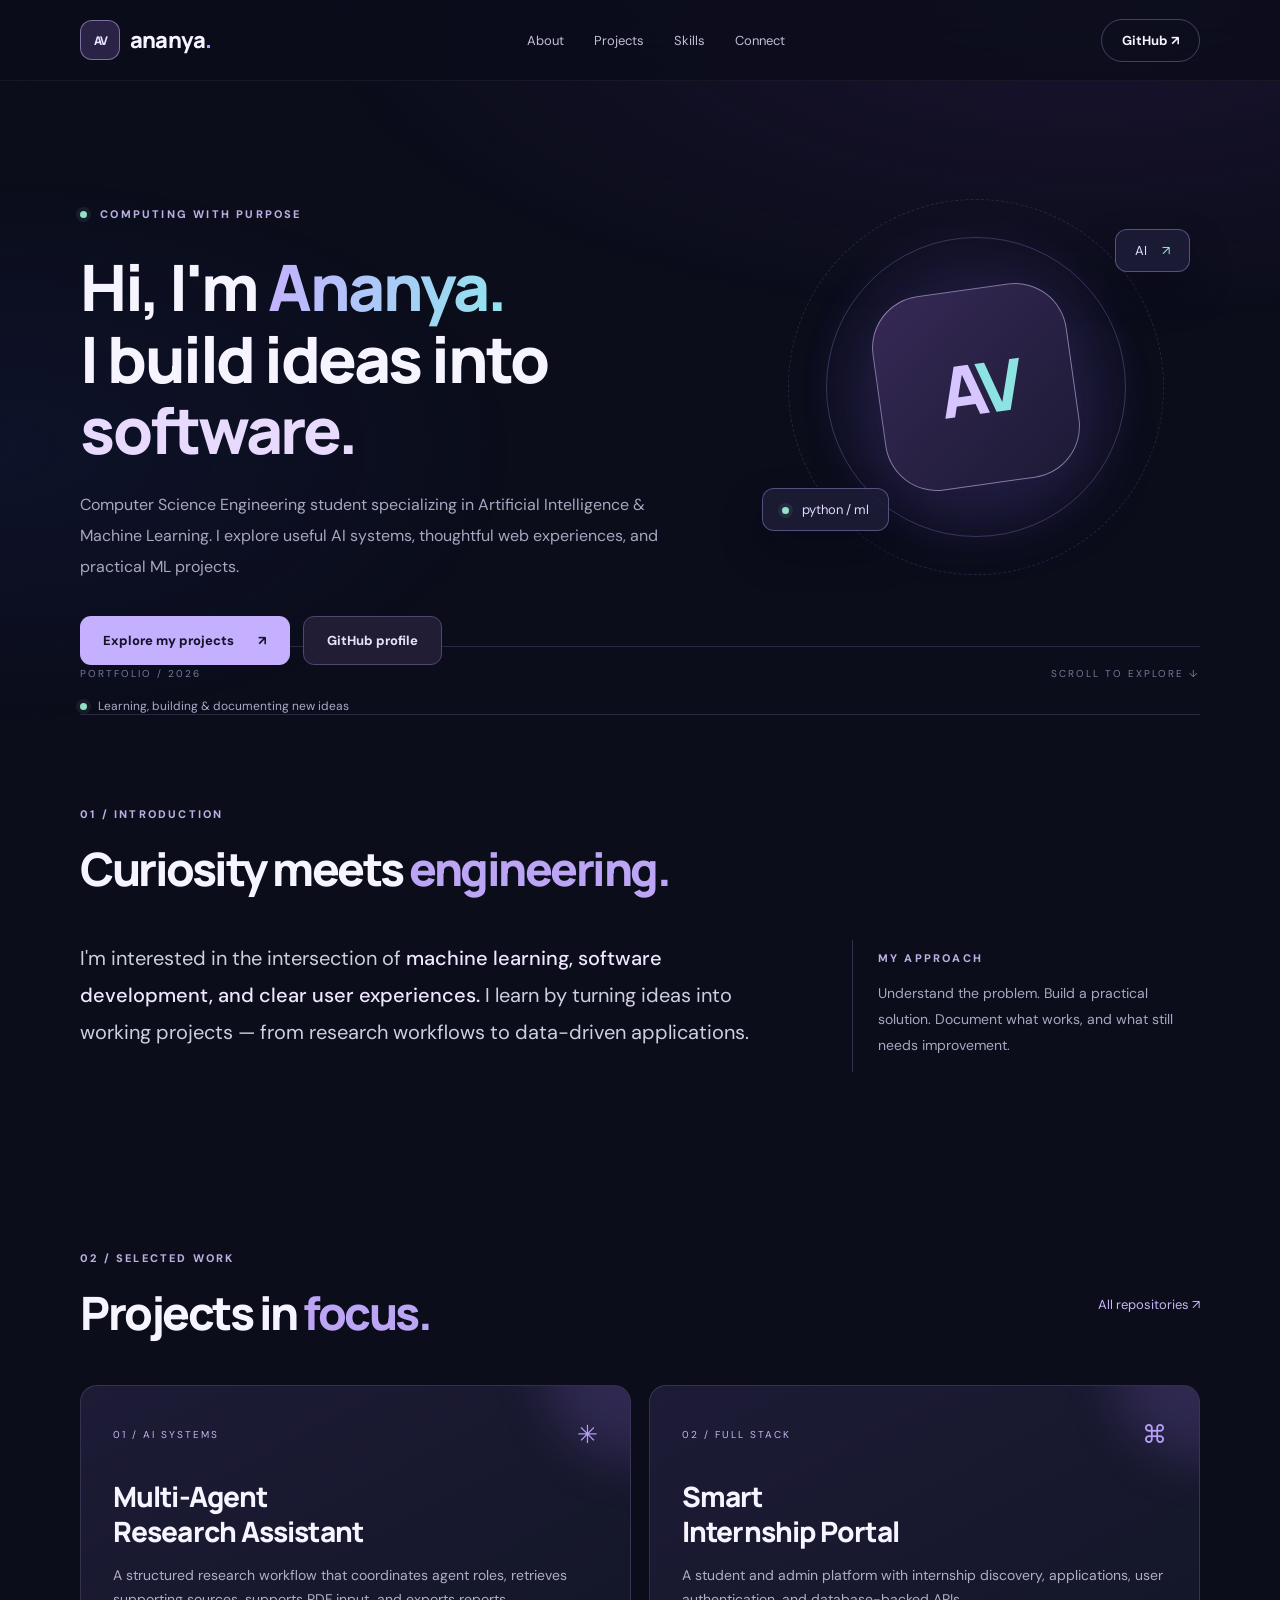
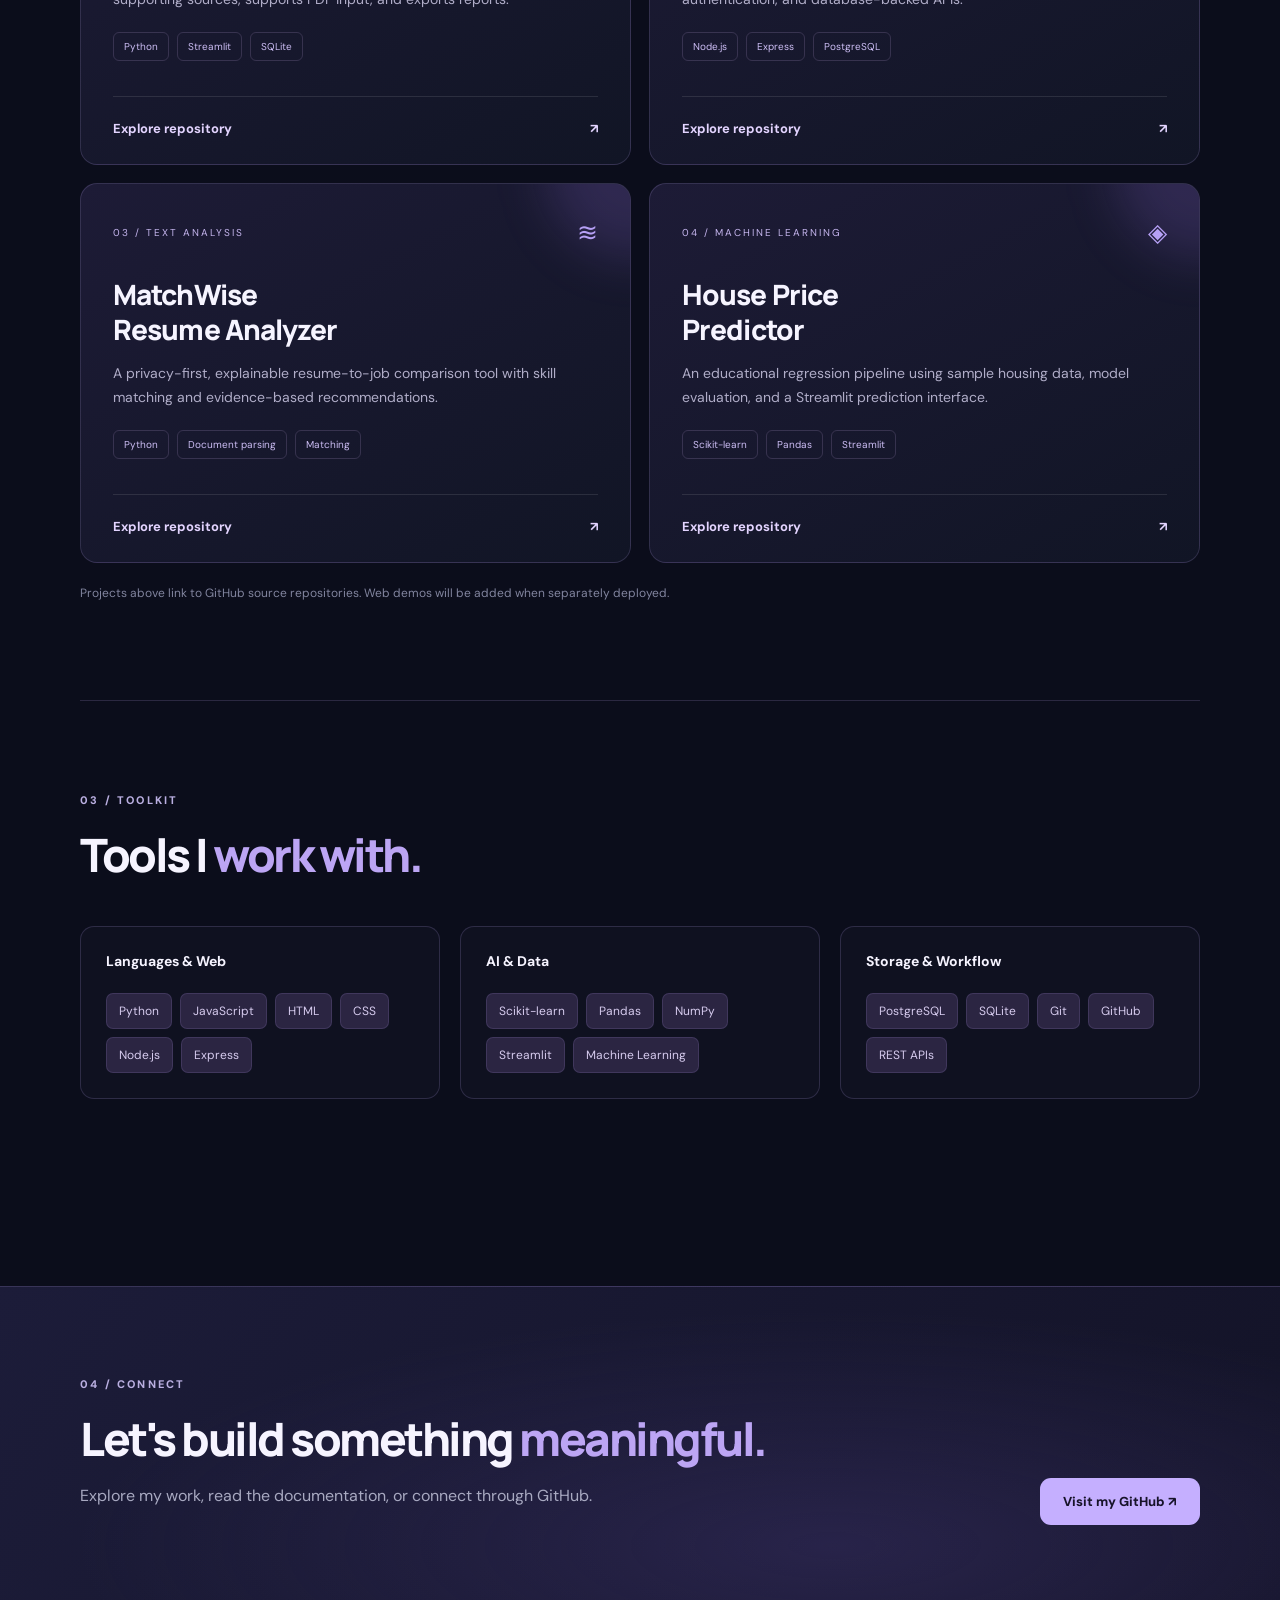
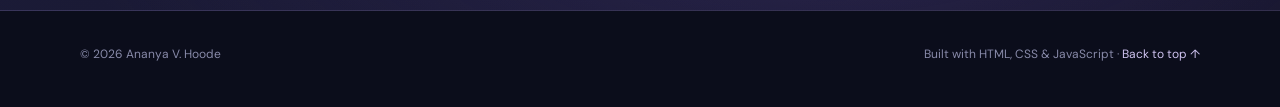
==== index.html @ 26acca6b "Add files via upload" ====
<!doctype html>
<html lang="en">
<head>
  <meta charset="utf-8">
  <meta name="viewport" content="width=device-width,initial-scale=1">
  <meta name="theme-color" content="#0b1022">
  <meta name="description" content="Ananya V. Hoode — AI/ML engineering student building research tools, web applications and machine learning projects.">
  <title>Ananya V. Hoode | AI/ML & Software Development</title>
  <link rel="icon" href="assets/favicon.svg" type="image/svg+xml">
  <link rel="stylesheet" href="styles.css">
</head>
<body>
  <a class="skip" href="#main">Skip to content</a>
  <header class="nav-shell">
    <nav class="nav container" aria-label="Primary navigation">
      <a class="brand" href="#home" aria-label="Ananya V Hoode home"><span class="brand-mark">AV</span><span>ananya<span class="brand-dot">.</span></span></a>
      <div class="nav-links"><a href="#about">About</a><a href="#projects">Projects</a><a href="#skills">Skills</a><a href="#connect">Connect</a></div>
      <a class="nav-github" target="_blank" rel="noopener noreferrer" href="https://github.com/ananyahoode-glitch">GitHub <span aria-hidden="true">↗</span></a>
    </nav>
  </header>
  <main id="main">
    <section class="hero container" id="home">
      <div class="hero-copy">
        <p class="eyebrow"><span class="spark"></span> COMPUTING WITH PURPOSE</p>
        <h1>Hi, I'm <span class="gradient-text">Ananya.</span><br>I build ideas into <em>software.</em></h1>
        <p class="hero-description">Computer Science Engineering student specializing in Artificial Intelligence &amp; Machine Learning. I explore useful AI systems, thoughtful web experiences, and practical ML projects.</p>
        <div class="hero-actions"><a class="btn primary" href="#projects">Explore my projects <span aria-hidden="true">↗</span></a><a class="btn secondary" href="https://github.com/ananyahoode-glitch" target="_blank" rel="noopener noreferrer">GitHub profile</a></div>
        <div class="status-row"><span class="status-circle"></span> Learning, building &amp; documenting new ideas</div>
      </div>
      <div class="hero-visual" aria-hidden="true">
        <div class="orbit orbit-one"></div><div class="orbit orbit-two"></div>
        <div class="float-chip chip-top">AI <span>↗</span></div>
        <div class="core-icon">A<span>V</span></div>
        <div class="float-chip chip-bottom"><span class="pulse-dot"></span> python / ml</div>
      </div>
      <div class="hero-foot"><span>PORTFOLIO / 2026</span><span>SCROLL TO EXPLORE <span aria-hidden="true">↓</span></span></div>
    </section>
    <section class="section container about" id="about">
      <div class="section-top"><span class="section-num">01 / INTRODUCTION</span><h2>Curiosity meets <span>engineering.</span></h2></div>
      <div class="about-grid"><p>I'm interested in the intersection of <strong>machine learning, software development, and clear user experiences.</strong> I learn by turning ideas into working projects — from research workflows to data-driven applications.</p><div class="about-aside"><span class="eyebrow">MY APPROACH</span><p>Understand the problem. Build a practical solution. Document what works, and what still needs improvement.</p></div></div>
    </section>
    <section class="section container" id="projects">
      <div class="section-top"><span class="section-num">02 / SELECTED WORK</span><div class="section-heading-line"><h2>Projects in <span>focus.</span></h2><a class="text-link" href="https://github.com/ananyahoode-glitch?tab=repositories" target="_blank" rel="noopener noreferrer">All repositories ↗</a></div></div>
      <div class="project-grid">
        <article class="project-card"><div class="project-top"><span class="project-number">01 / AI SYSTEMS</span><span class="card-symbol" aria-hidden="true">✳</span></div><h3>Multi-Agent<br>Research Assistant</h3><p>A structured research workflow that coordinates agent roles, retrieves supporting sources, supports PDF input, and exports reports.</p><div class="tag-row"><span>Python</span><span>Streamlit</span><span>SQLite</span></div><a class="card-link" href="https://github.com/ananyahoode-glitch/multi-agent-research-assistant" target="_blank" rel="noopener noreferrer" aria-label="Open Multi-Agent Research Assistant source code">Explore repository <span aria-hidden="true">↗</span></a></article>
        <article class="project-card"><div class="project-top"><span class="project-number">02 / FULL STACK</span><span class="card-symbol" aria-hidden="true">⌘</span></div><h3>Smart<br>Internship Portal</h3><p>A student and admin platform with internship discovery, applications, user authentication, and database-backed APIs.</p><div class="tag-row"><span>Node.js</span><span>Express</span><span>PostgreSQL</span></div><a class="card-link" href="https://github.com/ananyahoode-glitch/Smart-Internship-Portal" target="_blank" rel="noopener noreferrer" aria-label="Open Smart Internship Portal source code">Explore repository <span aria-hidden="true">↗</span></a></article>
        <article class="project-card"><div class="project-top"><span class="project-number">03 / TEXT ANALYSIS</span><span class="card-symbol" aria-hidden="true">≋</span></div><h3>MatchWise<br>Resume Analyzer</h3><p>A privacy-first, explainable resume-to-job comparison tool with skill matching and evidence-based recommendations.</p><div class="tag-row"><span>Python</span><span>Document parsing</span><span>Matching</span></div><a class="card-link" href="https://github.com/ananyahoode-glitch/matchwise-ai-resume-analyzer" target="_blank" rel="noopener noreferrer" aria-label="Open MatchWise resume analyzer source code">Explore repository <span aria-hidden="true">↗</span></a></article>
        <article class="project-card"><div class="project-top"><span class="project-number">04 / MACHINE LEARNING</span><span class="card-symbol" aria-hidden="true">◈</span></div><h3>House Price<br>Predictor</h3><p>An educational regression pipeline using sample housing data, model evaluation, and a Streamlit prediction interface.</p><div class="tag-row"><span>Scikit-learn</span><span>Pandas</span><span>Streamlit</span></div><a class="card-link" href="https://github.com/ananyahoode-glitch/House-price-predictor" target="_blank" rel="noopener noreferrer" aria-label="Open House Price Predictor source code">Explore repository <span aria-hidden="true">↗</span></a></article>
      </div>
      <p class="disclosure">Projects above link to GitHub source repositories. Web demos will be added when separately deployed.</p>
    </section>
    <section class="section container skills" id="skills"><div class="section-top"><span class="section-num">03 / TOOLKIT</span><h2>Tools I <span>work with.</span></h2></div><div class="skill-layout"><div class="skill-group"><h3>Languages &amp; Web</h3><div class="skill-tags"><span>Python</span><span>JavaScript</span><span>HTML</span><span>CSS</span><span>Node.js</span><span>Express</span></div></div><div class="skill-group"><h3>AI &amp; Data</h3><div class="skill-tags"><span>Scikit-learn</span><span>Pandas</span><span>NumPy</span><span>Streamlit</span><span>Machine Learning</span></div></div><div class="skill-group"><h3>Storage &amp; Workflow</h3><div class="skill-tags"><span>PostgreSQL</span><span>SQLite</span><span>Git</span><span>GitHub</span><span>REST APIs</span></div></div></div></section>
    <section class="connect-section" id="connect"><div class="container"><span class="section-num">04 / CONNECT</span><div class="connect-row"><div><h2>Let's build something <span>meaningful.</span></h2><p>Explore my work, read the documentation, or connect through GitHub.</p></div><a class="btn primary" href="https://github.com/ananyahoode-glitch" target="_blank" rel="noopener noreferrer">Visit my GitHub ↗</a></div></div></section>
  </main>
  <footer class="container footer"><span>© <span id="year">2026</span> Ananya V. Hoode</span><span>Built with HTML, CSS &amp; JavaScript · <a href="#home">Back to top ↑</a></span></footer>
  <script src="script.js"></script>
</body>
</html>
---- styles.css ----
@import url('https://fonts.googleapis.com/css2?family=DM+Sans:wght@400;500;600;700&family=Manrope:wght@400;500;600;700;800&display=swap');
:root{color-scheme:dark;--bg:#0b0d1b;--panel:#15172b;--text:#f6f4ff;--muted:#a8a6c1;--lav:#b9a0ff;--aqua:#8fdce8;--line:rgba(199,179,255,.17)}
*{box-sizing:border-box}html{scroll-behavior:smooth;scroll-padding-top:88px}body{margin:0;background:var(--bg);color:var(--text);font-family:'DM Sans',Arial,sans-serif;-webkit-font-smoothing:antialiased}body:before{position:fixed;z-index:-1;inset:0;content:'';background:radial-gradient(ellipse 60% 35% at 85% 1%,#38215855,transparent),radial-gradient(ellipse 40% 30% at 0% 50%,#17235444,transparent);pointer-events:none}a{color:inherit;text-decoration:none}a:focus-visible{outline:2px solid #d4c2ff;outline-offset:5px;border-radius:3px}.container{width:min(1120px,calc(100% - 64px));margin-inline:auto}.skip{position:absolute;top:-60px;left:15px;z-index:20;background:#e3d3ff;color:#101027;padding:10px}.skip:focus{top:10px}.nav-shell{position:sticky;top:0;z-index:10;background:rgba(11,13,27,.83);backdrop-filter:blur(18px);border-bottom:1px solid #ffffff0c}.nav{height:80px;display:flex;align-items:center;gap:30px;justify-content:space-between}.brand{display:flex;align-items:center;gap:10px;font-family:Manrope,sans-serif;font-size:22px;letter-spacing:-.8px;font-weight:800}.brand-mark{display:grid;place-items:center;width:40px;height:40px;border:1px solid #d6c4ff7a;border-radius:12px;background:#2a2345;color:#eee3ff;font-size:12px;letter-spacing:-1px}.brand-dot{color:var(--lav)}.nav-links{display:flex;gap:30px;color:#c2bed7;font-size:13px}.nav-links a:hover,.text-link:hover,.footer a:hover{color:#dfcbff}.nav-github{border:1px solid #a594cf60;border-radius:999px;padding:12px 20px;font-size:13px;font-weight:700}.nav-github:hover{border-color:#d0beff}.hero{min-height:630px;padding-top:115px;display:grid;grid-template-columns:1.2fr .8fr;position:relative;align-items:start}.hero-copy{position:relative;z-index:1}.eyebrow,.section-num{color:#baafe1;letter-spacing:2.2px;font-size:11px;font-weight:800}.spark,.status-circle,.pulse-dot{display:inline-block;width:7px;height:7px;border-radius:100%;background:#94e1c5;margin-right:8px;box-shadow:0 0 0 4px #90debc16}.hero h1,.section h2,.connect-section h2{font-family:Manrope,Arial,sans-serif;letter-spacing:-2.5px;font-weight:800}.hero h1{font-size:clamp(46px,5vw,67px);line-height:1.12;margin:30px 0 23px}.hero h1 em{font-style:normal;color:#e7dafc}.gradient-text{background:linear-gradient(105deg,#c6b0ff,#8ee5ee);background-clip:text;-webkit-background-clip:text;color:transparent}.hero-description{max-width:580px;color:var(--muted);line-height:1.95;font-size:16px}.hero-actions{display:flex;gap:13px;margin:33px 0}.btn{display:inline-flex;justify-content:center;align-items:center;gap:24px;border-radius:11px;padding:15px 23px;font-size:13px;font-weight:800;transition:transform .2s,border-color .2s,background .2s}.btn:hover{transform:translateY(-3px)}.btn.primary{background:#c5afff;color:#171329}.btn.primary:hover{background:#d6c7ff}.btn.secondary{background:#201d35;color:#e8e0fa;border:1px solid #51466f}.status-row{font-size:12px;color:#a9abc8}.hero-visual{height:420px;position:relative;display:grid;place-items:center;margin-top:-19px;isolation:isolate}.hero-visual:before{content:'';position:absolute;width:380px;height:380px;border-radius:50%;background:radial-gradient(circle,#7b66d844,transparent 65%);z-index:-1}.orbit{border:1px solid #ab96ff45;border-radius:50%;position:absolute}.orbit-one{height:300px;width:300px}.orbit-two{height:376px;width:376px;border-style:dashed;border-color:#9680d333;animation:turn 45s linear infinite}.core-icon{border:1px solid #decaff82;background:linear-gradient(140deg,#362955,#1c1a35);width:196px;height:196px;border-radius:52px;display:flex;align-items:center;justify-content:center;font-size:70px;font-family:Manrope,sans-serif;font-weight:800;color:#d6c5ff;letter-spacing:-11px;transform:rotate(-8deg);box-shadow:0 22px 80px #5f43b22b}.core-icon span{color:#8ce3e2}.float-chip{position:absolute;background:#1d1d38dd;border:1px solid #bfaeff5c;border-radius:12px;padding:12px 19px;font-size:13px;color:#e2daff;box-shadow:0 20px 38px #0506145a}.chip-top{top:52px;right:10px}.chip-top span{color:#9fe5df;padding-left:12px}.chip-bottom{bottom:66px;left:10px}.pulse-dot{margin-right:10px}.hero-foot{position:absolute;left:0;right:0;bottom:34px;display:flex;justify-content:space-between;border-top:1px solid var(--line);padding-top:20px;color:#777998;letter-spacing:2px;font-size:10px}.section{padding:87px 0}.section-top{margin-bottom:44px}.section h2,.connect-section h2{font-size:clamp(32px,3.7vw,46px);line-height:1.2;margin:18px 0 0}.section h2 span,.connect-section h2 span{color:#bca5f4}.about{border-top:1px solid var(--line)}.about-grid{display:grid;grid-template-columns:1.35fr .7fr;gap:100px}.about-grid>p{max-width:730px;font-size:20px;line-height:1.85;color:#cfcee0;margin:0}.about-grid strong{font-weight:500;color:#efe6ff}.about-aside{border-left:1px solid #8c80b64f;padding:6px 0 0 25px}.about-aside p{color:#a9a7bf;font-size:14px;line-height:1.85}.section-heading-line{display:flex;align-items:center;justify-content:space-between;gap:20px}.text-link{color:#c7b6f3;font-size:13px}.project-grid{display:grid;grid-template-columns:repeat(2,minmax(0,1fr));gap:18px}.project-card{min-height:380px;padding:32px 32px 27px;background:linear-gradient(152deg,#1d1b36,#111525);border:1px solid var(--line);border-radius:17px;display:flex;flex-direction:column;transition:border-color .2s,transform .2s;position:relative;overflow:hidden}.project-card:before{content:'';position:absolute;width:180px;height:180px;right:-95px;top:-105px;border-radius:50%;background:#a27bf92a;filter:blur(25px)}.project-card:hover{transform:translateY(-4px);border-color:#ab94e37a}.project-top{display:flex;justify-content:space-between;align-items:center}.project-number{font-size:10px;letter-spacing:2px;color:#c5b5ee}.card-symbol{font-size:25px;color:#b8a5f5}.project-card h3{font:800 28px/1.25 Manrope,sans-serif;letter-spacing:-.9px;margin:28px 0 14px}.project-card p{color:#b0adc8;font-size:14px;line-height:1.75;margin:0 0 20px}.tag-row,.skill-tags{display:flex;gap:8px;flex-wrap:wrap}.tag-row span{font-size:10px;border:1px solid #77699356;color:#cdbef5;border-radius:6px;padding:7px 10px}.card-link{display:flex;justify-content:space-between;margin-top:auto;padding-top:23px;color:#e3d4ff;border-top:1px solid #ffffff1a;font-size:13px;font-weight:700}.card-link:hover{color:white}.disclosure{font-size:12px;color:#81849e;margin-top:22px}.skills{border-top:1px solid var(--line)}.skill-layout{display:grid;grid-template-columns:repeat(3,1fr);gap:20px}.skill-group{border:1px solid var(--line);border-radius:14px;padding:25px;background:#14152688}.skill-group h3{font-size:14px;margin:0 0 23px}.skill-tags span{background:#2b2542;border:1px solid #6e5d9252;padding:9px 12px;font-size:12px;color:#d6cbee;border-radius:7px}.connect-section{margin-top:100px;padding:85px 0;background:radial-gradient(ellipse at 65% 80%,#39306581,transparent 64%),linear-gradient(125deg,#1c1c39,#131327);border-block:1px solid var(--line)}.connect-row{display:flex;align-items:end;justify-content:space-between;gap:30px}.connect-section h2{max-width:700px}.connect-section p{color:#a8a9c1;line-height:1.7}.footer{padding:35px 0 45px;display:flex;justify-content:space-between;gap:20px;color:#888aa9;font-size:12px}.footer a{color:#cfc3f0}@keyframes turn{to{transform:rotate(360deg)}}@media(max-width:950px){.hero{grid-template-columns:1fr;min-height:0;padding-top:85px;padding-bottom:110px}.hero-visual{height:280px;order:2}.hero-visual .orbit-one{width:220px;height:220px}.hero-visual .orbit-two{width:280px;height:280px}.core-icon{width:150px;height:150px;font-size:50px;border-radius:38px}.hero-foot{bottom:24px}.about-grid{gap:30px}.skill-layout{grid-template-columns:1fr 1fr}.chip-top{right:15%}.chip-bottom{left:14%}}@media(max-width:680px){.container{width:min(100% - 36px,1120px)}.nav{height:68px}.nav-links{display:none}.nav-github{padding:9px 13px}.hero{padding-top:75px}.hero h1{font-size:44px;letter-spacing:-2px}.hero-description{font-size:15px}.hero-visual{margin-top:20px}.about-grid,.project-grid,.skill-layout{grid-template-columns:1fr}.about-grid>p{font-size:17px}.section{padding:68px 0}.section-heading-line{align-items:start;flex-direction:column}.project-card{min-height:340px;padding:26px}.connect-section{margin-top:35px}.connect-row{display:block}.connect-row .btn{margin-top:20px}.footer{flex-direction:column}.hero-foot{font-size:9px}}@media(prefers-reduced-motion:reduce){*,*:before,*:after{scroll-behavior:auto!important;animation:none!important;transition:none!important}}
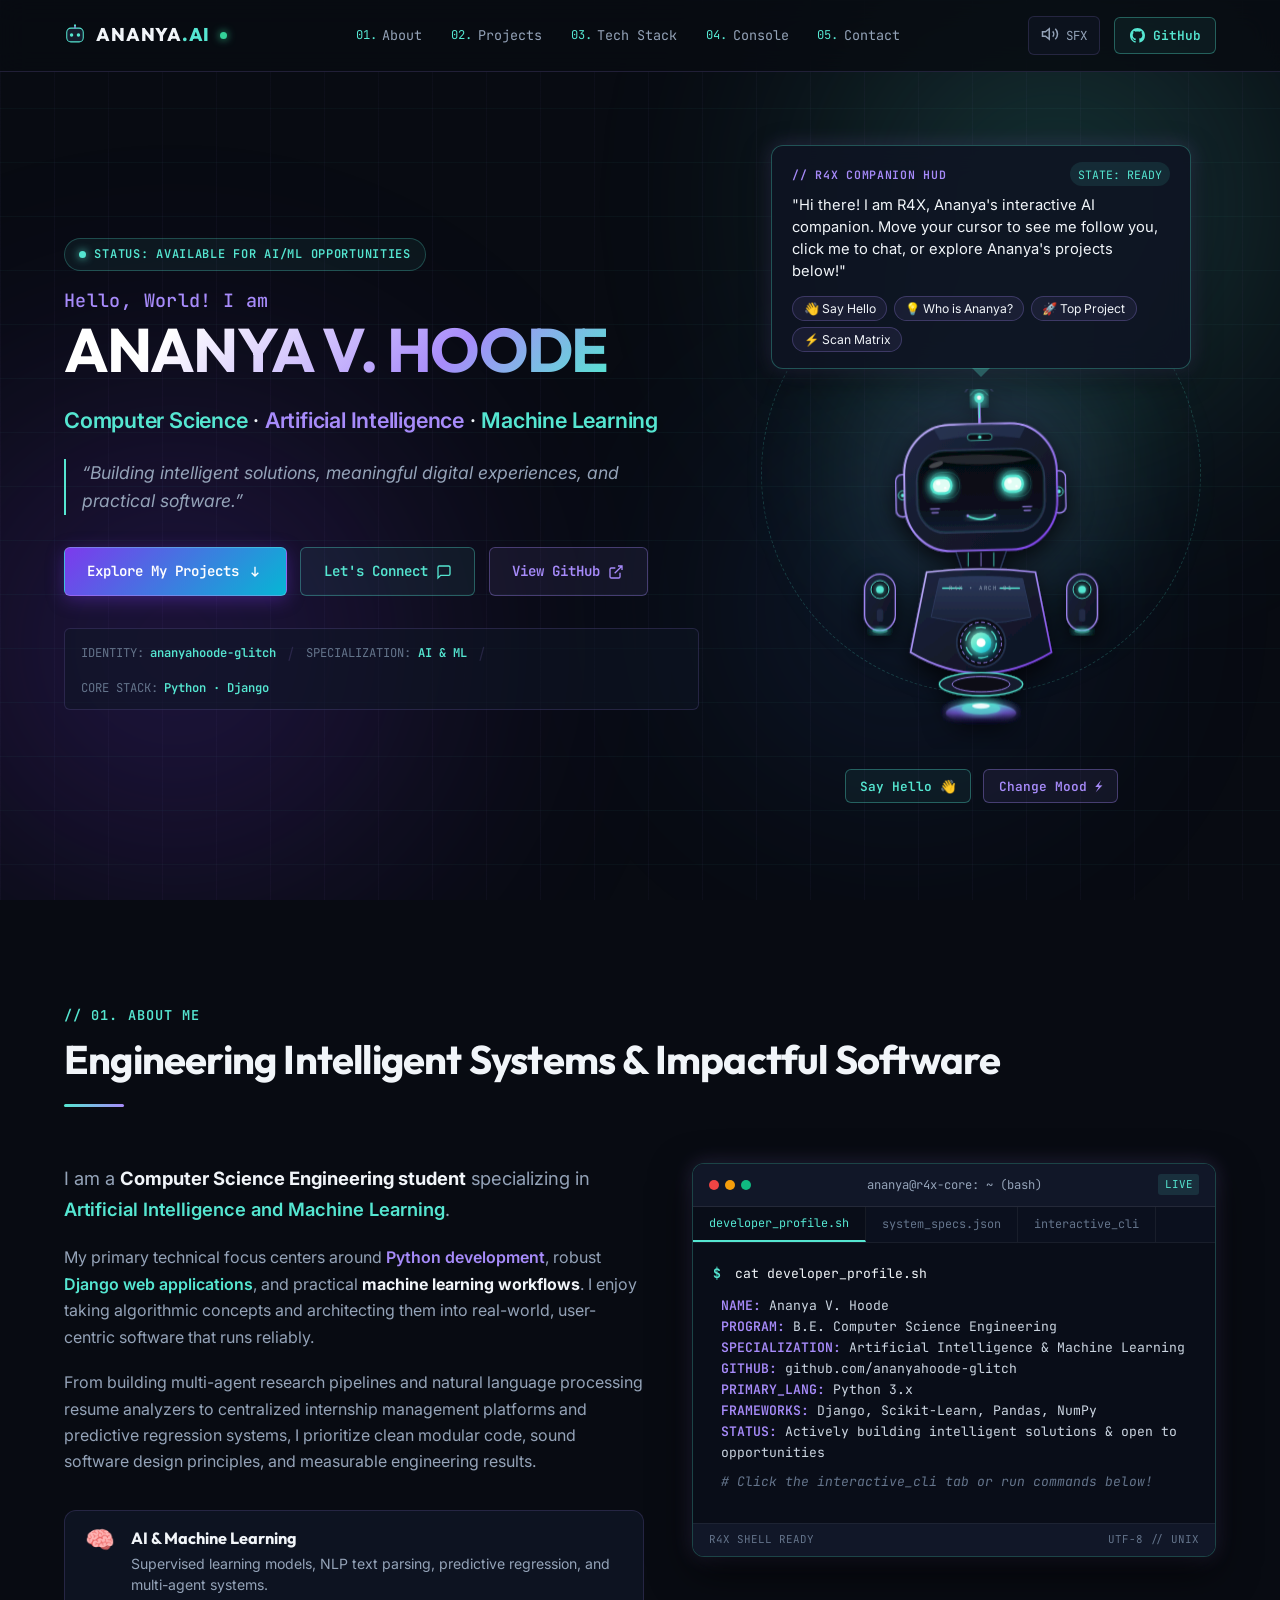
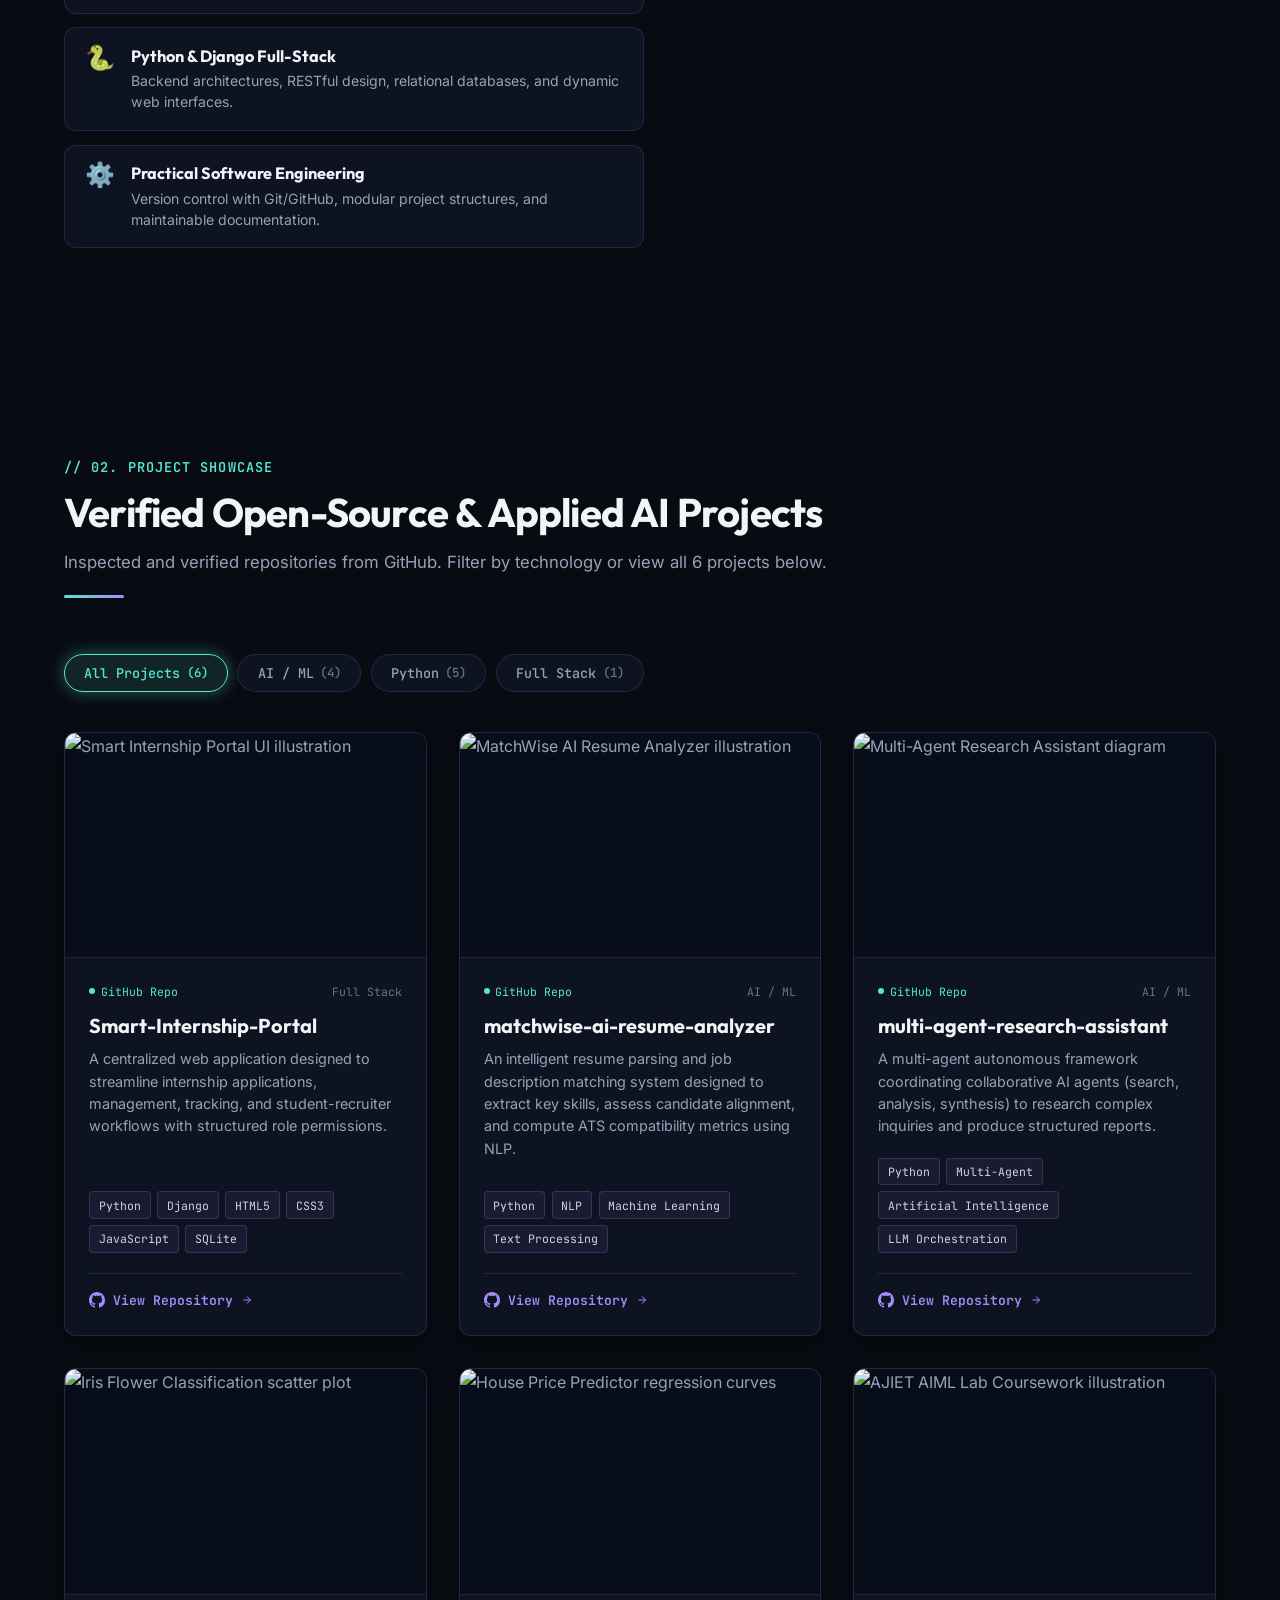
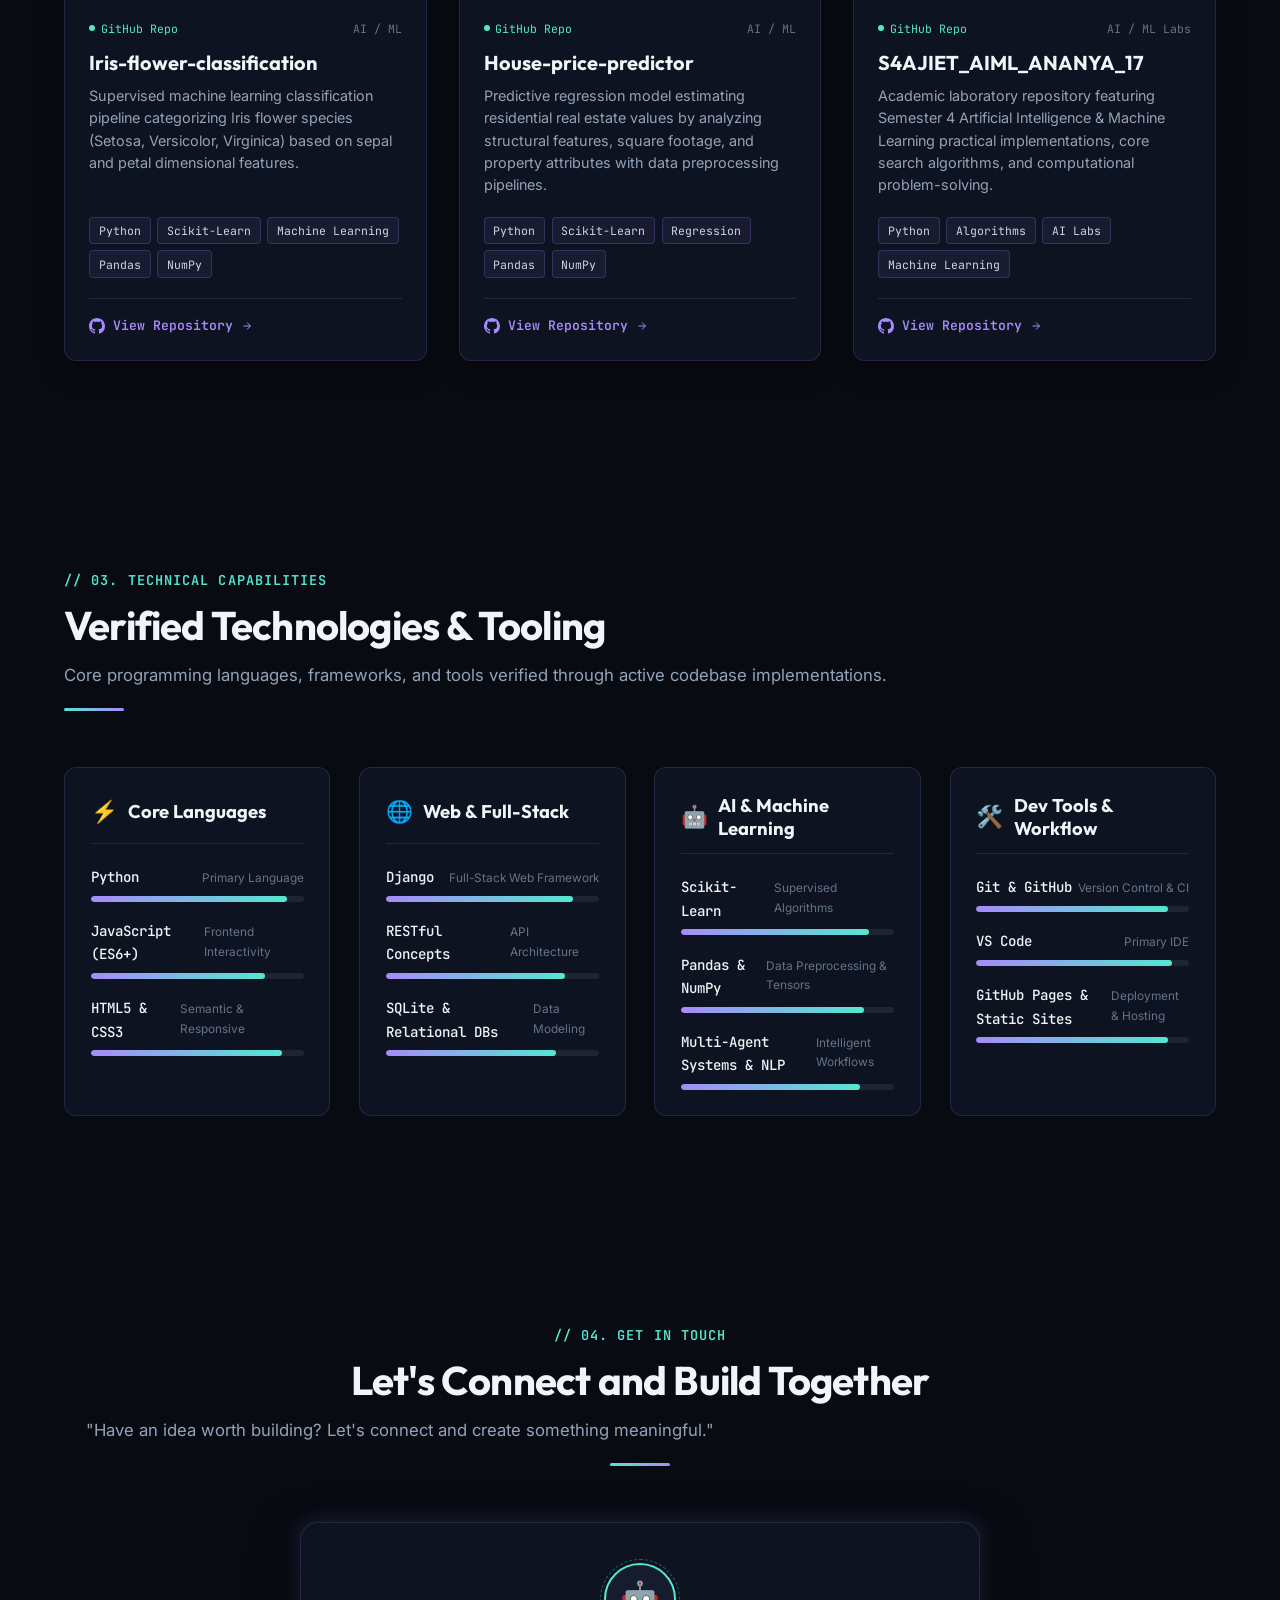
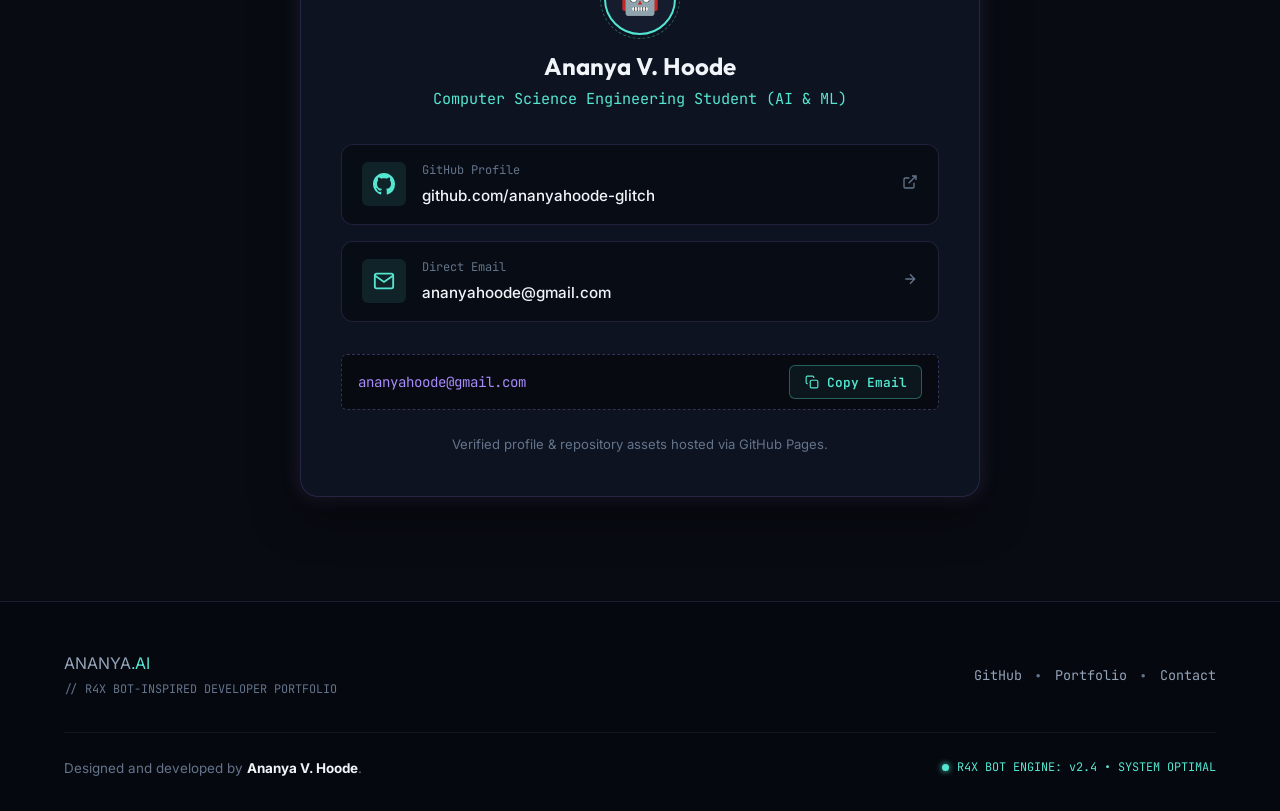
==== commit 399511a7: "Add files via upload" ====
--- a/index.html
+++ b/index.html
@@ -1,58 +1,1218 @@
-<!doctype html>
+<!DOCTYPE html>
 <html lang="en">
 <head>
-  <meta charset="utf-8">
-  <meta name="viewport" content="width=device-width,initial-scale=1">
-  <meta name="theme-color" content="#0b1022">
-  <meta name="description" content="Ananya V. Hoode — AI/ML engineering student building research tools, web applications and machine learning projects.">
-  <title>Ananya V. Hoode | AI/ML & Software Development</title>
-  <link rel="icon" href="assets/favicon.svg" type="image/svg+xml">
+  <meta charset="UTF-8">
+  <meta name="viewport" content="width=device-width, initial-scale=1.0">
+  <meta http-equiv="X-UA-Compatible" content="ie=edge">
+
+  <!-- Primary Meta Tags -->
+  <title>Ananya V. Hoode | AI &amp; Machine Learning Developer Portfolio</title>
+  <meta name="title" content="Ananya V. Hoode | AI &amp; Machine Learning Developer Portfolio">
+  <meta name="description" content="Portfolio of Ananya V. Hoode — Computer Science Engineering student specializing in Artificial Intelligence and Machine Learning. Featuring interactive R4X BOT, Python, Django, and ML projects.">
+  <meta name="author" content="Ananya V. Hoode">
+  <meta name="keywords" content="Ananya V. Hoode, ananyahoode-glitch, Artificial Intelligence, Machine Learning, Python, Django, Full-Stack, Portfolio, R4X BOT, Developer">
+  <meta name="theme-color" content="#080B12">
+
+  <!-- Open Graph / Facebook -->
+  <meta property="og:type" content="website">
+  <meta property="og:url" content="https://ananyahoode-glitch.github.io/">
+  <meta property="og:title" content="Ananya V. Hoode | AI &amp; Machine Learning Developer Portfolio">
+  <meta property="og:description" content="Explore intelligent software solutions, Python &amp; Django applications, and machine learning models with the interactive R4X BOT.">
+  <meta property="og:image" content="assets/project-images/multi-agent-research-assistant.svg">
+
+  <!-- Twitter -->
+  <meta property="twitter:card" content="summary_large_image">
+  <meta property="twitter:url" content="https://ananyahoode-glitch.github.io/">
+  <meta property="twitter:title" content="Ananya V. Hoode | AI &amp; Machine Learning Developer Portfolio">
+  <meta property="twitter:description" content="Explore intelligent software solutions, Python &amp; Django applications, and machine learning models with the interactive R4X BOT.">
+  <meta property="twitter:image" content="assets/project-images/multi-agent-research-assistant.svg">
+
+  <!-- Favicon -->
+  <link rel="icon" type="image/svg+xml" href="assets/favicon.svg">
+  <link rel="alternate icon" href="assets/favicon.svg">
+
+  <!-- Google Fonts Preconnect & Stylesheet -->
+  <link rel="preconnect" href="https://fonts.googleapis.com">
+  <link rel="preconnect" href="https://fonts.gstatic.com" crossorigin>
+  <link href="https://fonts.googleapis.com/css2?family=Inter:wght@300;400;500;600;700&family=JetBrains+Mono:wght@400;500;600;700&family=Outfit:wght@500;600;700;800&display=swap" rel="stylesheet">
+
+  <!-- Stylesheet -->
   <link rel="stylesheet" href="styles.css">
 </head>
-<body>
-  <a class="skip" href="#main">Skip to content</a>
-  <header class="nav-shell">
-    <nav class="nav container" aria-label="Primary navigation">
-      <a class="brand" href="#home" aria-label="Ananya V Hoode home"><span class="brand-mark">AV</span><span>ananya<span class="brand-dot">.</span></span></a>
-      <div class="nav-links"><a href="#about">About</a><a href="#projects">Projects</a><a href="#skills">Skills</a><a href="#connect">Connect</a></div>
-      <a class="nav-github" target="_blank" rel="noopener noreferrer" href="https://github.com/ananyahoode-glitch">GitHub <span aria-hidden="true">↗</span></a>
+<body class="cyber-body">
+
+  <!-- Ambient Background Canvas / Grid Mesh -->
+  <div class="ambient-mesh" aria-hidden="true">
+    <div class="mesh-orb mesh-orb-1"></div>
+    <div class="mesh-orb mesh-orb-2"></div>
+    <div class="mesh-orb mesh-orb-3"></div>
+    <div class="cyber-grid-overlay"></div>
+  </div>
+
+  <!-- Header / Navigation Bar -->
+  <header class="cyber-header" id="header">
+    <nav class="nav-container" aria-label="Main Navigation">
+      <a href="#hero" class="brand-logo" aria-label="Ananya V. Hoode Home">
+        <span class="logo-bot-icon" aria-hidden="true">
+          <svg viewBox="0 0 32 32" width="22" height="22">
+            <rect x="4" y="6" width="24" height="20" rx="6" fill="#151C2E" stroke="#55E6D1" stroke-width="1.5"/>
+            <circle cx="11" cy="16" r="2.5" fill="#55E6D1"/>
+            <circle cx="21" cy="16" r="2.5" fill="#55E6D1"/>
+            <line x1="16" y1="6" x2="16" y2="2" stroke="#A78BFA" stroke-width="2"/>
+            <circle cx="16" cy="2" r="1.5" fill="#55E6D1"/>
+          </svg>
+        </span>
+        <span class="brand-text">ANANYA<span class="brand-accent">.AI</span></span>
+        <span class="status-indicator-dot" title="R4X Bot Engine: Online"></span>
+      </a>
+
+      <!-- Desktop Navigation Links -->
+      <ul class="nav-links" id="nav-links">
+        <li><a href="#about" class="nav-link"><span class="nav-num">01.</span> About</a></li>
+        <li><a href="#projects" class="nav-link"><span class="nav-num">02.</span> Projects</a></li>
+        <li><a href="#skills" class="nav-link"><span class="nav-num">03.</span> Tech Stack</a></li>
+        <li><a href="#terminal" class="nav-link"><span class="nav-num">04.</span> Console</a></li>
+        <li><a href="#contact" class="nav-link"><span class="nav-num">05.</span> Contact</a></li>
+      </ul>
+
+      <!-- Nav Utility Actions -->
+      <div class="nav-actions">
+        <!-- Audio SFX Toggle Button -->
+        <button id="audio-toggle" class="btn-icon" aria-label="Toggle UI Sound Effects" title="Toggle Futuristic SFX">
+          <span class="audio-icon" aria-hidden="true">
+            <svg class="audio-on-svg" viewBox="0 0 24 24" width="18" height="18" fill="none" stroke="currentColor" stroke-width="2">
+              <polygon points="11 5 6 9 2 9 2 15 6 15 11 19 11 5"/>
+              <path d="M15.54 8.46a5 5 0 0 1 0 7.07"/>
+              <path d="M19.07 4.93a10 10 0 0 1 0 14.14"/>
+            </svg>
+            <svg class="audio-off-svg hidden" viewBox="0 0 24 24" width="18" height="18" fill="none" stroke="currentColor" stroke-width="2">
+              <polygon points="11 5 6 9 2 9 2 15 6 15 11 19 11 5"/>
+              <line x1="23" y1="9" x2="17" y2="15"/>
+              <line x1="17" y1="9" x2="23" y2="15"/>
+            </svg>
+          </span>
+          <span class="audio-label">SFX</span>
+        </button>
+
+        <!-- GitHub Profile Action Button -->
+        <a href="https://github.com/ananyahoode-glitch" target="_blank" rel="noopener noreferrer" class="btn btn-sm btn-outline-cyan">
+          <svg viewBox="0 0 24 24" width="15" height="15" fill="currentColor" aria-hidden="true">
+            <path d="M12 0C5.37 0 0 5.37 0 12c0 5.31 3.435 9.795 8.205 11.385.6.105.825-.255.825-.57 0-.285-.015-1.23-.015-2.235-3.015.555-3.795-.735-4.035-1.41-.135-.345-.72-1.41-1.23-1.695-.42-.225-1.02-.78-.015-.795.945-.015 1.62.87 1.845 1.23 1.08 1.815 2.805 1.305 3.495.99.105-.78.42-1.305.765-1.605-2.67-.3-5.46-1.335-5.46-5.925 0-1.305.465-2.385 1.23-3.225-.12-.3-.54-1.53.12-3.18 0 0 1.005-.315 3.3 1.23.96-.27 1.98-.405 3-.405s2.04.135 3 .405c2.295-1.56 3.3-1.23 3.3-1.23.66 1.65.24 2.88.12 3.18.765.84 1.23 1.905 1.23 3.225 0 4.605-2.805 5.625-5.475 5.925.435.375.81 1.095.81 2.22 0 1.605-.015 2.895-.015 3.3 0 .315.225.69.825.57A12.02 12.02 0 0024 12c0-6.63-5.37-12-12-12z"/>
+          </svg>
+          <span>GitHub</span>
+        </a>
+
+        <!-- Mobile Nav Toggle -->
+        <button id="mobile-toggle" class="mobile-menu-btn" aria-label="Toggle navigation drawer" aria-expanded="false">
+          <span class="hamburger-bar"></span>
+          <span class="hamburger-bar"></span>
+          <span class="hamburger-bar"></span>
+        </button>
+      </div>
     </nav>
   </header>
-  <main id="main">
-    <section class="hero container" id="home">
-      <div class="hero-copy">
-        <p class="eyebrow"><span class="spark"></span> COMPUTING WITH PURPOSE</p>
-        <h1>Hi, I'm <span class="gradient-text">Ananya.</span><br>I build ideas into <em>software.</em></h1>
-        <p class="hero-description">Computer Science Engineering student specializing in Artificial Intelligence &amp; Machine Learning. I explore useful AI systems, thoughtful web experiences, and practical ML projects.</p>
-        <div class="hero-actions"><a class="btn primary" href="#projects">Explore my projects <span aria-hidden="true">↗</span></a><a class="btn secondary" href="https://github.com/ananyahoode-glitch" target="_blank" rel="noopener noreferrer">GitHub profile</a></div>
-        <div class="status-row"><span class="status-circle"></span> Learning, building &amp; documenting new ideas</div>
+
+  <!-- Mobile Drawer Menu -->
+  <div class="mobile-drawer" id="mobile-drawer" aria-hidden="true">
+    <div class="mobile-drawer-content">
+      <div class="mobile-drawer-header">
+        <span class="mobile-drawer-title">// NAVIGATION MENU</span>
+        <button id="mobile-close" class="mobile-close-btn" aria-label="Close menu">&times;</button>
       </div>
-      <div class="hero-visual" aria-hidden="true">
-        <div class="orbit orbit-one"></div><div class="orbit orbit-two"></div>
-        <div class="float-chip chip-top">AI <span>↗</span></div>
-        <div class="core-icon">A<span>V</span></div>
-        <div class="float-chip chip-bottom"><span class="pulse-dot"></span> python / ml</div>
+      <ul class="mobile-nav-list">
+        <li><a href="#about" class="mobile-nav-link"><span class="nav-num">01.</span> About Me</a></li>
+        <li><a href="#projects" class="mobile-nav-link"><span class="nav-num">02.</span> Project Showcase</a></li>
+        <li><a href="#skills" class="mobile-nav-link"><span class="nav-num">03.</span> Tech Stack</a></li>
+        <li><a href="#terminal" class="mobile-nav-link"><span class="nav-num">04.</span> R4X Console</a></li>
+        <li><a href="#contact" class="mobile-nav-link"><span class="nav-num">05.</span> Contact</a></li>
+      </ul>
+      <div class="mobile-drawer-footer">
+        <a href="https://github.com/ananyahoode-glitch" target="_blank" rel="noopener noreferrer" class="btn btn-primary w-full">
+          <span>View GitHub Profile</span>
+        </a>
       </div>
-      <div class="hero-foot"><span>PORTFOLIO / 2026</span><span>SCROLL TO EXPLORE <span aria-hidden="true">↓</span></span></div>
+    </div>
+  </div>
+
+  <main id="main-content">
+
+    <!-- =========================================================================
+         SECTION 1: HERO WITH INTERACTIVE R4X ROBOT
+         ========================================================================= -->
+    <section class="hero-section" id="hero" aria-label="Hero Section">
+      <div class="hero-grid-container">
+        
+        <!-- Left Column: Content, Title, and Call to Actions -->
+        <div class="hero-content">
+          <div class="hero-badge">
+            <span class="badge-pulse-dot"></span>
+            <span class="badge-text">STATUS: AVAILABLE FOR AI/ML OPPORTUNITIES</span>
+          </div>
+
+          <h1 class="hero-title">
+            <span class="greeting-pre">Hello, World! I am</span>
+            <span class="hero-name-gradient">ANANYA V. HOODE</span>
+          </h1>
+
+          <p class="hero-specialization">
+            <span class="highlight-cyan">Computer Science</span> · 
+            <span class="highlight-violet">Artificial Intelligence</span> · 
+            <span class="highlight-cyan">Machine Learning</span>
+          </p>
+
+          <p class="hero-quote">
+            “Building intelligent solutions, meaningful digital experiences, and practical software.”
+          </p>
+
+          <div class="hero-actions">
+            <a href="#projects" class="btn btn-primary">
+              <span>Explore My Projects</span>
+              <svg viewBox="0 0 24 24" width="16" height="16" fill="none" stroke="currentColor" stroke-width="2" aria-hidden="true">
+                <path d="M7 13l5 5 5-5M12 4v14"/>
+              </svg>
+            </a>
+
+            <a href="#contact" class="btn btn-outline-cyan">
+              <span>Let's Connect</span>
+              <svg viewBox="0 0 24 24" width="16" height="16" fill="none" stroke="currentColor" stroke-width="2" aria-hidden="true">
+                <path d="M21 15a2 2 0 0 1-2 2H7l-4 4V5a2 2 0 0 1 2-2h14a2 2 0 0 1 2 2z"/>
+              </svg>
+            </a>
+
+            <a href="https://github.com/ananyahoode-glitch" target="_blank" rel="noopener noreferrer" class="btn btn-outline-violet">
+              <span>View GitHub</span>
+              <svg viewBox="0 0 24 24" width="16" height="16" fill="none" stroke="currentColor" stroke-width="2" aria-hidden="true">
+                <path d="M18 13v6a2 2 0 0 1-2 2H5a2 2 0 0 1-2-2V8a2 2 0 0 1 2-2h6M15 3h6v6M10 14L21 3"/>
+              </svg>
+            </a>
+          </div>
+
+          <!-- Quick Telemetry Bar -->
+          <div class="hero-telemetry-bar">
+            <div class="telemetry-item">
+              <span class="telem-label">IDENTITY:</span>
+              <span class="telem-val">ananyahoode-glitch</span>
+            </div>
+            <div class="telemetry-separator">/</div>
+            <div class="telemetry-item">
+              <span class="telem-label">SPECIALIZATION:</span>
+              <span class="telem-val">AI &amp; ML</span>
+            </div>
+            <div class="telemetry-separator">/</div>
+            <div class="telemetry-item">
+              <span class="telem-label">CORE STACK:</span>
+              <span class="telem-val">Python · Django</span>
+            </div>
+          </div>
+        </div>
+
+        <!-- Right Column: Interactive R4X BOT Stage -->
+        <div class="hero-robot-stage" id="robot-stage">
+          
+          <!-- Robot Holographic Aura and Rings -->
+          <div class="robot-holo-ring" aria-hidden="true"></div>
+          <div class="robot-ambient-glow" aria-hidden="true"></div>
+
+          <!-- Interactive Speech Bubble / HUD Dialog -->
+          <div class="robot-speech-bubble" id="robot-dialogue-box" role="status" aria-live="polite">
+            <div class="dialogue-header">
+              <span class="r4x-tag">// R4X COMPANION HUD</span>
+              <span class="r4x-mood-indicator" id="r4x-mood-text">STATE: READY</span>
+            </div>
+            <p class="dialogue-message" id="robot-speech-text">
+              "Hi there! I am R4X, Ananya's interactive AI companion. Move your cursor to see me follow you, click me to chat, or explore Ananya's projects below!"
+            </p>
+            <div class="dialogue-chips">
+              <button class="dialogue-chip" id="chip-hello" data-action="hello">👋 Say Hello</button>
+              <button class="dialogue-chip" id="chip-about" data-action="about">💡 Who is Ananya?</button>
+              <button class="dialogue-chip" id="chip-projects" data-action="project">🚀 Top Project</button>
+              <button class="dialogue-chip" id="chip-scan" data-action="scan">⚡ Scan Matrix</button>
+            </div>
+          </div>
+
+          <!-- Master Interactive R4X Robot Canvas / SVG Wrapper -->
+          <div class="robot-canvas-wrapper" id="r4x-interactive-target" tabindex="0" role="button" aria-label="Interactive R4X Robot. Click to interact.">
+            
+            <!-- SVG Robot with separable controllable parts -->
+            <svg id="r4x-master-svg" viewBox="0 0 500 560" width="100%" height="100%">
+              <defs>
+                <linearGradient id="armor-grad" x1="0%" y1="0%" x2="100%" y2="100%">
+                  <stop offset="0%" stop-color="#1E2742"/>
+                  <stop offset="50%" stop-color="#141B2D"/>
+                  <stop offset="100%" stop-color="#0E1322"/>
+                </linearGradient>
+
+                <linearGradient id="armor-light" x1="0%" y1="0%" x2="0%" y2="100%">
+                  <stop offset="0%" stop-color="#2D3A5D"/>
+                  <stop offset="100%" stop-color="#1A2238"/>
+                </linearGradient>
+
+                <linearGradient id="visor-grad" x1="0%" y1="0%" x2="0%" y2="100%">
+                  <stop offset="0%" stop-color="#04070D"/>
+                  <stop offset="70%" stop-color="#0B101D"/>
+                  <stop offset="100%" stop-color="#141E33"/>
+                </linearGradient>
+
+                <linearGradient id="violet-glow-grad" x1="0%" y1="0%" x2="100%" y2="100%">
+                  <stop offset="0%" stop-color="#C4B5FD"/>
+                  <stop offset="50%" stop-color="#A78BFA"/>
+                  <stop offset="100%" stop-color="#7C3AED"/>
+                </linearGradient>
+
+                <linearGradient id="cyan-glow-grad" x1="0%" y1="0%" x2="100%" y2="100%">
+                  <stop offset="0%" stop-color="#A7F3D0"/>
+                  <stop offset="50%" stop-color="#55E6D1"/>
+                  <stop offset="100%" stop-color="#06B6D4"/>
+                </linearGradient>
+
+                <linearGradient id="thruster-grad" x1="0%" y1="0%" x2="0%" y2="100%">
+                  <stop offset="0%" stop-color="#55E6D1" stop-opacity="0.9"/>
+                  <stop offset="50%" stop-color="#8B5CF6" stop-opacity="0.4"/>
+                  <stop offset="100%" stop-color="#080B12" stop-opacity="0"/>
+                </linearGradient>
+
+                <filter id="svg-glow-cyan" x="-30%" y="-30%" width="160%" height="160%">
+                  <feGaussianBlur stdDeviation="5" result="blur"/>
+                  <feComposite in="SourceGraphic" in2="blur" operator="over"/>
+                </filter>
+
+                <filter id="svg-glow-intense" x="-40%" y="-40%" width="180%" height="180%">
+                  <feGaussianBlur stdDeviation="8" result="b1"/>
+                  <feGaussianBlur stdDeviation="3" result="b2"/>
+                  <feMerge>
+                    <feMergeNode in="b1"/>
+                    <feMergeNode in="b2"/>
+                    <feMergeNode in="SourceGraphic"/>
+                  </feMerge>
+                </filter>
+
+                <filter id="svg-shadow" x="-10%" y="-10%" width="120%" height="130%">
+                  <feDropShadow dx="0" dy="16" stdDeviation="18" flood-color="#000000" flood-opacity="0.75"/>
+                </filter>
+              </defs>
+
+              <!-- Main Hover Animation Group -->
+              <g id="r4x-anim-root" class="r4x-floating-idle" filter="url(#svg-shadow)">
+                
+                <!-- Bottom Thruster Propulsion Plume -->
+                <g id="r4x-thruster-group" class="r4x-flame-flicker">
+                  <ellipse cx="250" cy="505" rx="55" ry="16" fill="url(#thruster-grad)" filter="url(#svg-glow-cyan)"/>
+                  <ellipse cx="250" cy="498" rx="30" ry="9" fill="#55E6D1" opacity="0.7" filter="url(#svg-glow-cyan)"/>
+                  <ellipse cx="250" cy="494" rx="14" ry="4" fill="#FFFFFF" opacity="0.9"/>
+                </g>
+
+                <!-- Floating Left Shoulder Thruster Pod -->
+                <g id="r4x-left-shoulder" class="r4x-floating-shoulder-left" transform="translate(68, 288)">
+                  <rect x="0" y="0" width="48" height="88" rx="24" fill="url(#armor-grad)" stroke="#A78BFA" stroke-width="2"/>
+                  <circle cx="24" cy="24" r="14" fill="#0C101B" stroke="#55E6D1" stroke-width="1.5"/>
+                  <circle cx="24" cy="24" r="6" fill="#55E6D1" filter="url(#svg-glow-cyan)"/>
+                  <rect x="19" y="54" width="10" height="20" rx="4" fill="#202A44"/>
+                  <ellipse cx="24" cy="88" rx="12" ry="4" fill="#55E6D1" opacity="0.5" filter="url(#svg-glow-cyan)"/>
+                </g>
+
+                <!-- Floating Right Shoulder Thruster Pod -->
+                <g id="r4x-right-shoulder" class="r4x-floating-shoulder-right" transform="translate(384, 288)">
+                  <rect x="0" y="0" width="48" height="88" rx="24" fill="url(#armor-grad)" stroke="#A78BFA" stroke-width="2"/>
+                  <circle cx="24" cy="24" r="14" fill="#0C101B" stroke="#55E6D1" stroke-width="1.5"/>
+                  <circle cx="24" cy="24" r="6" fill="#55E6D1" filter="url(#svg-glow-cyan)"/>
+                  <rect x="19" y="54" width="10" height="20" rx="4" fill="#202A44"/>
+                  <ellipse cx="24" cy="88" rx="12" ry="4" fill="#55E6D1" opacity="0.5" filter="url(#svg-glow-cyan)"/>
+                </g>
+
+                <!-- Torso Body Chassis -->
+                <g id="r4x-chassis-group">
+                  <!-- Neck hydraulic connection -->
+                  <path d="M210 250 L290 250 L280 280 L220 280 Z" fill="#0C101B" stroke="#2D3A5D" stroke-width="2"/>
+                  <line x1="230" y1="254" x2="230" y2="276" stroke="#55E6D1" stroke-width="1.5" opacity="0.8"/>
+                  <line x1="250" y1="254" x2="250" y2="276" stroke="#A78BFA" stroke-width="1.5" opacity="0.8"/>
+                  <line x1="270" y1="254" x2="270" y2="276" stroke="#55E6D1" stroke-width="1.5" opacity="0.8"/>
+
+                  <!-- Main Armored Hull -->
+                  <path d="M165 285 Q250 275 335 285 L360 410 Q250 475 140 410 Z" fill="url(#armor-grad)" stroke="url(#violet-glow-grad)" stroke-width="2.5"/>
+                  
+                  <!-- Chest Armor Inset -->
+                  <path d="M185 295 Q250 288 315 295 L328 355 Q250 375 172 355 Z" fill="url(#armor-light)" stroke="#2D3A5D" stroke-width="1.5"/>
+
+                  <!-- Technical Inscriptions -->
+                  <path d="M190 310 L220 310" stroke="#55E6D1" stroke-width="2" stroke-linecap="round"/>
+                  <path d="M310 310 L280 310" stroke="#55E6D1" stroke-width="2" stroke-linecap="round"/>
+                  <text x="250" y="312" font-family="'JetBrains Mono', monospace" font-size="9" fill="#94A3B8" letter-spacing="3" text-anchor="middle">R4X • ARCH-01</text>
+
+                  <!-- Thruster Base Collar -->
+                  <ellipse cx="250" cy="460" rx="65" ry="18" fill="#141B2D" stroke="#55E6D1" stroke-width="2"/>
+                  <ellipse cx="250" cy="460" rx="45" ry="12" fill="#090D17" stroke="#A78BFA" stroke-width="1.5"/>
+
+                  <!-- Central Arc Reactor / Energy Core -->
+                  <g id="r4x-core-node" class="r4x-core-pulse" transform="translate(250, 395)">
+                    <circle cx="0" cy="0" r="38" fill="#070A12" stroke="#25324E" stroke-width="3"/>
+                    <circle cx="0" cy="0" r="32" fill="#0C1322" stroke="#A78BFA" stroke-width="1.5" stroke-dasharray="6 4" class="r4x-rotating-gear"/>
+                    <circle cx="0" cy="0" r="24" fill="none" stroke="#55E6D1" stroke-width="2" stroke-dasharray="16 10"/>
+                    <circle id="r4x-reactor-core" cx="0" cy="0" r="16" fill="url(#cyan-glow-grad)" filter="url(#svg-glow-intense)"/>
+                    <circle cx="0" cy="0" r="7" fill="#FFFFFF"/>
+                  </g>
+                </g>
+
+                <!-- Head Unit (Reacts to cursor movement with 3D tilt and eye tracking) -->
+                <g id="r4x-head-group" class="r4x-head-pivot" style="transform-origin: 250px 175px;">
+                  
+                  <!-- Central Antenna -->
+                  <g id="r4x-antenna-mast">
+                    <line x1="250" y1="65" x2="250" y2="18" stroke="#A78BFA" stroke-width="4" stroke-linecap="round"/>
+                    <line x1="250" y1="45" x2="250" y2="22" stroke="#55E6D1" stroke-width="2" stroke-linecap="round"/>
+                    <circle id="r4x-antenna-orb" cx="250" cy="14" r="8" fill="#55E6D1" filter="url(#svg-glow-intense)"/>
+                    <circle cx="250" cy="14" r="3.5" fill="#FFFFFF"/>
+                    <!-- Signal broadcast waves -->
+                    <path d="M236 10 A 16 16 0 0 1 264 10" fill="none" stroke="#55E6D1" stroke-width="1.5" opacity="0.6" stroke-linecap="round" class="signal-pulse-1"/>
+                    <path d="M228 4 A 26 26 0 0 1 272 4" fill="none" stroke="#A78BFA" stroke-width="1.5" opacity="0.4" stroke-linecap="round" class="signal-pulse-2"/>
+                  </g>
+
+                  <!-- Ear Sensor Discs -->
+                  <g id="r4x-ear-left" transform="translate(112, 130)">
+                    <rect x="0" y="0" width="22" height="65" rx="10" fill="url(#armor-grad)" stroke="#A78BFA" stroke-width="2"/>
+                    <circle cx="11" cy="32" r="7" fill="#0C101B" stroke="#55E6D1" stroke-width="1.5"/>
+                    <circle cx="11" cy="32" r="3" fill="#55E6D1" filter="url(#svg-glow-cyan)"/>
+                  </g>
+
+                  <g id="r4x-ear-right" transform="translate(366, 130)">
+                    <rect x="0" y="0" width="22" height="65" rx="10" fill="url(#armor-grad)" stroke="#A78BFA" stroke-width="2"/>
+                    <circle cx="11" cy="32" r="7" fill="#0C101B" stroke="#55E6D1" stroke-width="1.5"/>
+                    <circle cx="11" cy="32" r="3" fill="#55E6D1" filter="url(#svg-glow-cyan)"/>
+                  </g>
+
+                  <!-- Outer Helmet Frame -->
+                  <rect x="126" y="55" width="248" height="195" rx="75" fill="url(#armor-grad)" stroke="url(#violet-glow-grad)" stroke-width="3"/>
+                  
+                  <!-- Helmet Bevel Line -->
+                  <path d="M175 60 Q250 48 325 60 L315 78 Q250 68 185 78 Z" fill="#2D3A5D" opacity="0.6"/>
+                  
+                  <!-- Forehead Status Sensor -->
+                  <rect x="230" y="70" width="40" height="10" rx="5" fill="#0A0E18" stroke="#55E6D1" stroke-width="1"/>
+                  <circle cx="250" cy="75" r="2.5" fill="#55E6D1" filter="url(#svg-glow-cyan)"/>
+
+                  <!-- Visor Screen Surface -->
+                  <rect x="146" y="94" width="208" height="128" rx="46" fill="url(#visor-grad)" stroke="#2B3754" stroke-width="2.5"/>
+                  <rect x="148" y="96" width="204" height="124" rx="44" fill="none" stroke="rgba(85, 230, 209, 0.25)" stroke-width="1"/>
+
+                  <!-- Visor Glass Reflection Curve -->
+                  <path d="M165 106 Q250 96 335 110 C300 120 200 120 165 106 Z" fill="rgba(255, 255, 255, 0.12)"/>
+                  <ellipse cx="178" cy="116" rx="12" ry="4" fill="rgba(255, 255, 255, 0.25)" transform="rotate(-15 178 116)"/>
+
+                  <!-- Digital Face Display -->
+                  <g id="r4x-face-elements">
+                    
+                    <!-- Left Eye Assembly -->
+                    <g id="r4x-left-eye-socket" transform="translate(192, 148)">
+                      <rect x="-24" y="-20" width="48" height="40" rx="18" fill="#060A13" stroke="rgba(85, 230, 209, 0.3)" stroke-width="1"/>
+                      
+                      <!-- Controllable Left Pupil Element -->
+                      <g id="r4x-left-pupil" class="r4x-pupil-interactive">
+                        <rect x="-18" y="-14" width="36" height="28" rx="13" fill="#55E6D1" filter="url(#svg-glow-intense)"/>
+                        <rect x="-14" y="-10" width="28" height="20" rx="9" fill="#E0FDF4"/>
+                        <circle cx="-5" cy="-4" r="3.5" fill="#FFFFFF"/>
+                        <circle cx="6" cy="4" r="2" fill="#FFFFFF"/>
+                      </g>
+                    </g>
+
+                    <!-- Right Eye Assembly -->
+                    <g id="r4x-right-eye-socket" transform="translate(308, 148)">
+                      <rect x="-24" y="-20" width="48" height="40" rx="18" fill="#060A13" stroke="rgba(85, 230, 209, 0.3)" stroke-width="1"/>
+                      
+                      <!-- Controllable Right Pupil Element -->
+                      <g id="r4x-right-pupil" class="r4x-pupil-interactive">
+                        <rect x="-18" y="-14" width="36" height="28" rx="13" fill="#55E6D1" filter="url(#svg-glow-intense)"/>
+                        <rect x="-14" y="-10" width="28" height="20" rx="9" fill="#E0FDF4"/>
+                        <circle cx="-5" cy="-4" r="3.5" fill="#FFFFFF"/>
+                        <circle cx="6" cy="4" r="2" fill="#FFFFFF"/>
+                      </g>
+                    </g>
+
+                    <!-- Cheek Cyber Blushes -->
+                    <g id="r4x-blush-left-el" opacity="0.7">
+                      <line x1="168" y1="184" x2="182" y2="184" stroke="#A78BFA" stroke-width="2.5" stroke-linecap="round"/>
+                      <line x1="170" y1="190" x2="180" y2="190" stroke="#A78BFA" stroke-width="2.5" stroke-linecap="round"/>
+                    </g>
+                    <g id="r4x-blush-right-el" opacity="0.7">
+                      <line x1="318" y1="184" x2="332" y2="184" stroke="#A78BFA" stroke-width="2.5" stroke-linecap="round"/>
+                      <line x1="320" y1="190" x2="330" y2="190" stroke="#A78BFA" stroke-width="2.5" stroke-linecap="round"/>
+                    </g>
+
+                    <!-- Expressive Digital Mouth Display -->
+                    <g id="r4x-mouth-display" transform="translate(250, 196)">
+                      <path id="r4x-mouth-curve" d="M-22 0 Q0 12 22 0" fill="none" stroke="#55E6D1" stroke-width="3" stroke-linecap="round" filter="url(#svg-glow-cyan)"/>
+                      <circle cx="-22" cy="0" r="2" fill="#A78BFA"/>
+                      <circle cx="22" cy="0" r="2" fill="#A78BFA"/>
+                    </g>
+
+                  </g>
+                </g>
+              </g>
+            </svg>
+          </div>
+
+          <!-- Bottom Robot Controls -->
+          <div class="robot-stage-controls">
+            <button id="btn-say-hello" class="btn btn-sm btn-outline-cyan">
+              <span>Say Hello 👋</span>
+            </button>
+            <button id="btn-change-mood" class="btn btn-sm btn-outline-violet">
+              <span>Change Mood ⚡</span>
+            </button>
+          </div>
+        </div>
+
+      </div>
     </section>
-    <section class="section container about" id="about">
-      <div class="section-top"><span class="section-num">01 / INTRODUCTION</span><h2>Curiosity meets <span>engineering.</span></h2></div>
-      <div class="about-grid"><p>I'm interested in the intersection of <strong>machine learning, software development, and clear user experiences.</strong> I learn by turning ideas into working projects — from research workflows to data-driven applications.</p><div class="about-aside"><span class="eyebrow">MY APPROACH</span><p>Understand the problem. Build a practical solution. Document what works, and what still needs improvement.</p></div></div>
+
+    <!-- =========================================================================
+         SECTION 2: ABOUT ME
+         ========================================================================= -->
+    <section class="cyber-section" id="about" aria-label="About Me Section">
+      <div class="section-container">
+        
+        <div class="section-header">
+          <div class="section-tag">// 01. ABOUT ME</div>
+          <h2 class="section-title">Engineering Intelligent Systems &amp; Impactful Software</h2>
+          <div class="section-divider"></div>
+        </div>
+
+        <div class="about-grid">
+          
+          <!-- Left Column: Professional Narrative -->
+          <div class="about-narrative">
+            <p class="lead-text">
+              I am a <strong class="text-white">Computer Science Engineering student</strong> specializing in 
+              <strong class="highlight-cyan">Artificial Intelligence and Machine Learning</strong>.
+            </p>
+            
+            <p>
+              My primary technical focus centers around <strong class="highlight-violet">Python development</strong>, 
+              robust <strong class="highlight-cyan">Django web applications</strong>, and practical 
+              <strong class="text-white">machine learning workflows</strong>. I enjoy taking algorithmic concepts 
+              and architecting them into real-world, user-centric software that runs reliably.
+            </p>
+
+            <p>
+              From building multi-agent research pipelines and natural language processing resume analyzers to 
+              centralized internship management platforms and predictive regression systems, I prioritize clean 
+              modular code, sound software design principles, and measurable engineering results.
+            </p>
+
+            <div class="about-focus-cards">
+              <div class="focus-card">
+                <div class="focus-icon">🧠</div>
+                <div class="focus-details">
+                  <h3>AI &amp; Machine Learning</h3>
+                  <p>Supervised learning models, NLP text parsing, predictive regression, and multi-agent systems.</p>
+                </div>
+              </div>
+
+              <div class="focus-card">
+                <div class="focus-icon">🐍</div>
+                <div class="focus-details">
+                  <h3>Python &amp; Django Full-Stack</h3>
+                  <p>Backend architectures, RESTful design, relational databases, and dynamic web interfaces.</p>
+                </div>
+              </div>
+
+              <div class="focus-card">
+                <div class="focus-icon">⚙️</div>
+                <div class="focus-details">
+                  <h3>Practical Software Engineering</h3>
+                  <p>Version control with Git/GitHub, modular project structures, and maintainable documentation.</p>
+                </div>
+              </div>
+            </div>
+          </div>
+
+          <!-- Right Column: Interactive Diagnostic Terminal -->
+          <div class="about-terminal-container" id="terminal">
+            <div class="terminal-window">
+              
+              <div class="terminal-titlebar">
+                <div class="terminal-dots">
+                  <span class="dot dot-red"></span>
+                  <span class="dot dot-yellow"></span>
+                  <span class="dot dot-green"></span>
+                </div>
+                <span class="terminal-title">ananya@r4x-core: ~ (bash)</span>
+                <span class="terminal-badge">LIVE</span>
+              </div>
+
+              <div class="terminal-tab-bar">
+                <button class="terminal-tab active" data-tab="profile">developer_profile.sh</button>
+                <button class="terminal-tab" data-tab="specs">system_specs.json</button>
+                <button class="terminal-tab" data-tab="cli">interactive_cli</button>
+              </div>
+
+              <div class="terminal-body" id="terminal-content">
+                <!-- Tab 1: Profile -->
+                <div class="terminal-pane active" id="pane-profile">
+                  <div class="t-line"><span class="t-prompt">$</span> <span class="t-cmd">cat developer_profile.sh</span></div>
+                  <div class="t-output">
+                    <span class="t-key">NAME:</span> Ananya V. Hoode<br>
+                    <span class="t-key">PROGRAM:</span> B.E. Computer Science Engineering<br>
+                    <span class="t-key">SPECIALIZATION:</span> Artificial Intelligence &amp; Machine Learning<br>
+                    <span class="t-key">GITHUB:</span> github.com/ananyahoode-glitch<br>
+                    <span class="t-key">PRIMARY_LANG:</span> Python 3.x<br>
+                    <span class="t-key">FRAMEWORKS:</span> Django, Scikit-Learn, Pandas, NumPy<br>
+                    <span class="t-key">STATUS:</span> Actively building intelligent solutions &amp; open to opportunities<br>
+                    <span class="t-comment"># Click the interactive_cli tab or run commands below!</span>
+                  </div>
+                </div>
+
+                <!-- Tab 2: System Specs -->
+                <div class="terminal-pane" id="pane-specs">
+                  <div class="t-line"><span class="t-prompt">$</span> <span class="t-cmd">curl -s localhost/specs.json | jq</span></div>
+                  <div class="t-output t-json">
+{
+  <span class="j-key">"developer"</span>: <span class="j-str">"Ananya V. Hoode"</span>,
+  <span class="j-key">"role"</span>: <span class="j-str">"CSE (AI &amp; ML) Student"</span>,
+  <span class="j-key">"verified_repositories"</span>: 6,
+  <span class="j-key">"focus_areas"</span>: [
+    <span class="j-str">"Artificial Intelligence"</span>,
+    <span class="j-str">"Machine Learning Models"</span>,
+    <span class="j-str">"Django Full-Stack Systems"</span>
+  ],
+  <span class="j-key">"r4x_companion_engine"</span>: <span class="j-str">"v2.4 Online"</span>
+}
+                  </div>
+                </div>
+
+                <!-- Tab 3: Interactive CLI -->
+                <div class="terminal-pane" id="pane-cli">
+                  <div class="t-line"><span class="t-prompt">$</span> <span class="t-comment">Type a command or click a quick button:</span></div>
+                  <div class="cli-command-chips">
+                    <button class="cli-chip" data-cmd="skills">skills</button>
+                    <button class="cli-chip" data-cmd="projects">projects</button>
+                    <button class="cli-chip" data-cmd="contact">contact</button>
+                    <button class="cli-chip" data-cmd="r4x --say-hi">r4x --say-hi</button>
+                    <button class="cli-chip" data-cmd="clear">clear</button>
+                  </div>
+                  <div id="cli-history"></div>
+                  <div class="cli-input-line">
+                    <span class="t-prompt">ananya@r4x:~$</span>
+                    <input type="text" id="terminal-cli-input" class="terminal-input" placeholder="Type help, skills, projects..." autocomplete="off" spellcheck="false">
+                  </div>
+                </div>
+              </div>
+
+              <div class="terminal-footer">
+                <span>R4X SHELL READY</span>
+                <span>UTF-8 // UNIX</span>
+              </div>
+            </div>
+          </div>
+
+        </div>
+
+      </div>
     </section>
-    <section class="section container" id="projects">
-      <div class="section-top"><span class="section-num">02 / SELECTED WORK</span><div class="section-heading-line"><h2>Projects in <span>focus.</span></h2><a class="text-link" href="https://github.com/ananyahoode-glitch?tab=repositories" target="_blank" rel="noopener noreferrer">All repositories ↗</a></div></div>
-      <div class="project-grid">
-        <article class="project-card"><div class="project-top"><span class="project-number">01 / AI SYSTEMS</span><span class="card-symbol" aria-hidden="true">✳</span></div><h3>Multi-Agent<br>Research Assistant</h3><p>A structured research workflow that coordinates agent roles, retrieves supporting sources, supports PDF input, and exports reports.</p><div class="tag-row"><span>Python</span><span>Streamlit</span><span>SQLite</span></div><a class="card-link" href="https://github.com/ananyahoode-glitch/multi-agent-research-assistant" target="_blank" rel="noopener noreferrer" aria-label="Open Multi-Agent Research Assistant source code">Explore repository <span aria-hidden="true">↗</span></a></article>
-        <article class="project-card"><div class="project-top"><span class="project-number">02 / FULL STACK</span><span class="card-symbol" aria-hidden="true">⌘</span></div><h3>Smart<br>Internship Portal</h3><p>A student and admin platform with internship discovery, applications, user authentication, and database-backed APIs.</p><div class="tag-row"><span>Node.js</span><span>Express</span><span>PostgreSQL</span></div><a class="card-link" href="https://github.com/ananyahoode-glitch/Smart-Internship-Portal" target="_blank" rel="noopener noreferrer" aria-label="Open Smart Internship Portal source code">Explore repository <span aria-hidden="true">↗</span></a></article>
-        <article class="project-card"><div class="project-top"><span class="project-number">03 / TEXT ANALYSIS</span><span class="card-symbol" aria-hidden="true">≋</span></div><h3>MatchWise<br>Resume Analyzer</h3><p>A privacy-first, explainable resume-to-job comparison tool with skill matching and evidence-based recommendations.</p><div class="tag-row"><span>Python</span><span>Document parsing</span><span>Matching</span></div><a class="card-link" href="https://github.com/ananyahoode-glitch/matchwise-ai-resume-analyzer" target="_blank" rel="noopener noreferrer" aria-label="Open MatchWise resume analyzer source code">Explore repository <span aria-hidden="true">↗</span></a></article>
-        <article class="project-card"><div class="project-top"><span class="project-number">04 / MACHINE LEARNING</span><span class="card-symbol" aria-hidden="true">◈</span></div><h3>House Price<br>Predictor</h3><p>An educational regression pipeline using sample housing data, model evaluation, and a Streamlit prediction interface.</p><div class="tag-row"><span>Scikit-learn</span><span>Pandas</span><span>Streamlit</span></div><a class="card-link" href="https://github.com/ananyahoode-glitch/House-price-predictor" target="_blank" rel="noopener noreferrer" aria-label="Open House Price Predictor source code">Explore repository <span aria-hidden="true">↗</span></a></article>
+
+    <!-- =========================================================================
+         SECTION 3: PROJECT SHOWCASE (6 VERIFIED REPOSITORIES)
+         ========================================================================= -->
+    <section class="cyber-section" id="projects" aria-label="Projects Showcase Section">
+      <div class="section-container">
+        
+        <div class="section-header">
+          <div class="section-tag">// 02. PROJECT SHOWCASE</div>
+          <h2 class="section-title">Verified Open-Source &amp; Applied AI Projects</h2>
+          <p class="section-subtitle">
+            Inspected and verified repositories from GitHub. Filter by technology or view all 6 projects below.
+          </p>
+          <div class="section-divider"></div>
+        </div>
+
+        <!-- Filter Controls -->
+        <div class="project-filters" role="tablist" aria-label="Project Categories">
+          <button class="filter-btn active" data-filter="all" role="tab" aria-selected="true">
+            All Projects <span class="filter-count">(6)</span>
+          </button>
+          <button class="filter-btn" data-filter="aiml" role="tab" aria-selected="false">
+            AI / ML <span class="filter-count">(4)</span>
+          </button>
+          <button class="filter-btn" data-filter="python" role="tab" aria-selected="false">
+            Python <span class="filter-count">(5)</span>
+          </button>
+          <button class="filter-btn" data-filter="fullstack" role="tab" aria-selected="false">
+            Full Stack <span class="filter-count">(1)</span>
+          </button>
+        </div>
+
+        <!-- Projects Grid -->
+        <div class="projects-grid" id="projects-grid">
+          
+          <!-- PROJECT 1: Smart-Internship-Portal -->
+          <article class="project-card" data-category="fullstack python" data-project-id="1">
+            <div class="project-card-inner">
+              <div class="project-media">
+                <img src="assets/project-images/smart-internship-portal.svg" alt="Smart Internship Portal UI illustration" loading="lazy" class="project-img">
+                <div class="project-media-overlay">
+                  <span class="media-category-tag">FULL STACK · DJANGO</span>
+                  <a href="https://github.com/ananyahoode-glitch/Smart-Internship-Portal" target="_blank" rel="noopener noreferrer" class="media-view-btn" aria-label="View Smart Internship Portal on GitHub">
+                    <span>Inspect Code</span>
+                    <svg viewBox="0 0 24 24" width="14" height="14" fill="none" stroke="currentColor" stroke-width="2"><path d="M18 13v6a2 2 0 0 1-2 2H5a2 2 0 0 1-2-2V8a2 2 0 0 1 2-2h6M15 3h6v6M10 14L21 3"/></svg>
+                  </a>
+                </div>
+              </div>
+
+              <div class="project-body">
+                <div class="project-meta-row">
+                  <span class="repo-badge"><span class="badge-dot"></span> GitHub Repo</span>
+                  <span class="project-category-text">Full Stack</span>
+                </div>
+
+                <h3 class="project-title">
+                  <a href="https://github.com/ananyahoode-glitch/Smart-Internship-Portal" target="_blank" rel="noopener noreferrer">
+                    Smart-Internship-Portal
+                  </a>
+                </h3>
+
+                <p class="project-description">
+                  A centralized web application designed to streamline internship applications, management, tracking, and student-recruiter workflows with structured role permissions.
+                </p>
+
+                <div class="project-tech-stack">
+                  <span class="tech-tag">Python</span>
+                  <span class="tech-tag">Django</span>
+                  <span class="tech-tag">HTML5</span>
+                  <span class="tech-tag">CSS3</span>
+                  <span class="tech-tag">JavaScript</span>
+                  <span class="tech-tag">SQLite</span>
+                </div>
+
+                <div class="project-footer">
+                  <a href="https://github.com/ananyahoode-glitch/Smart-Internship-Portal" target="_blank" rel="noopener noreferrer" class="btn-github-link">
+                    <svg viewBox="0 0 24 24" width="16" height="16" fill="currentColor"><path d="M12 0C5.37 0 0 5.37 0 12c0 5.31 3.435 9.795 8.205 11.385.6.105.825-.255.825-.57 0-.285-.015-1.23-.015-2.235-3.015.555-3.795-.735-4.035-1.41-.135-.345-.72-1.41-1.23-1.695-.42-.225-1.02-.78-.015-.795.945-.015 1.62.87 1.845 1.23 1.08 1.815 2.805 1.305 3.495.99.105-.78.42-1.305.765-1.605-2.67-.3-5.46-1.335-5.46-5.925 0-1.305.465-2.385 1.23-3.225-.12-.3-.54-1.53.12-3.18 0 0 1.005-.315 3.3 1.23.96-.27 1.98-.405 3-.405s2.04.135 3 .405c2.295-1.56 3.3-1.23 3.3-1.23.66 1.65.24 2.88.12 3.18.765.84 1.23 1.905 1.23 3.225 0 4.605-2.805 5.625-5.475 5.925.435.375.81 1.095.81 2.22 0 1.605-.015 2.895-.015 3.3 0 .315.225.69.825.57A12.02 12.02 0 0024 12c0-6.63-5.37-12-12-12z"/></svg>
+                    <span>View Repository</span>
+                    <svg viewBox="0 0 24 24" width="12" height="12" fill="none" stroke="currentColor" stroke-width="2"><path d="M5 12h14M12 5l7 7-7 7"/></svg>
+                  </a>
+                </div>
+              </div>
+            </div>
+          </article>
+
+          <!-- PROJECT 2: matchwise-ai-resume-analyzer -->
+          <article class="project-card" data-category="aiml python" data-project-id="2">
+            <div class="project-card-inner">
+              <div class="project-media">
+                <img src="assets/project-images/matchwise-ai-resume-analyzer.svg" alt="MatchWise AI Resume Analyzer illustration" loading="lazy" class="project-img">
+                <div class="project-media-overlay">
+                  <span class="media-category-tag">AI · NLP MATCHING</span>
+                  <a href="https://github.com/ananyahoode-glitch/matchwise-ai-resume-analyzer" target="_blank" rel="noopener noreferrer" class="media-view-btn" aria-label="View MatchWise AI Resume Analyzer on GitHub">
+                    <span>Inspect Code</span>
+                    <svg viewBox="0 0 24 24" width="14" height="14" fill="none" stroke="currentColor" stroke-width="2"><path d="M18 13v6a2 2 0 0 1-2 2H5a2 2 0 0 1-2-2V8a2 2 0 0 1 2-2h6M15 3h6v6M10 14L21 3"/></svg>
+                  </a>
+                </div>
+              </div>
+
+              <div class="project-body">
+                <div class="project-meta-row">
+                  <span class="repo-badge"><span class="badge-dot"></span> GitHub Repo</span>
+                  <span class="project-category-text">AI / ML</span>
+                </div>
+
+                <h3 class="project-title">
+                  <a href="https://github.com/ananyahoode-glitch/matchwise-ai-resume-analyzer" target="_blank" rel="noopener noreferrer">
+                    matchwise-ai-resume-analyzer
+                  </a>
+                </h3>
+
+                <p class="project-description">
+                  An intelligent resume parsing and job description matching system designed to extract key skills, assess candidate alignment, and compute ATS compatibility metrics using NLP.
+                </p>
+
+                <div class="project-tech-stack">
+                  <span class="tech-tag">Python</span>
+                  <span class="tech-tag">NLP</span>
+                  <span class="tech-tag">Machine Learning</span>
+                  <span class="tech-tag">Text Processing</span>
+                </div>
+
+                <div class="project-footer">
+                  <a href="https://github.com/ananyahoode-glitch/matchwise-ai-resume-analyzer" target="_blank" rel="noopener noreferrer" class="btn-github-link">
+                    <svg viewBox="0 0 24 24" width="16" height="16" fill="currentColor"><path d="M12 0C5.37 0 0 5.37 0 12c0 5.31 3.435 9.795 8.205 11.385.6.105.825-.255.825-.57 0-.285-.015-1.23-.015-2.235-3.015.555-3.795-.735-4.035-1.41-.135-.345-.72-1.41-1.23-1.695-.42-.225-1.02-.78-.015-.795.945-.015 1.62.87 1.845 1.23 1.08 1.815 2.805 1.305 3.495.99.105-.78.42-1.305.765-1.605-2.67-.3-5.46-1.335-5.46-5.925 0-1.305.465-2.385 1.23-3.225-.12-.3-.54-1.53.12-3.18 0 0 1.005-.315 3.3 1.23.96-.27 1.98-.405 3-.405s2.04.135 3 .405c2.295-1.56 3.3-1.23 3.3-1.23.66 1.65.24 2.88.12 3.18.765.84 1.23 1.905 1.23 3.225 0 4.605-2.805 5.625-5.475 5.925.435.375.81 1.095.81 2.22 0 1.605-.015 2.895-.015 3.3 0 .315.225.69.825.57A12.02 12.02 0 0024 12c0-6.63-5.37-12-12-12z"/></svg>
+                    <span>View Repository</span>
+                    <svg viewBox="0 0 24 24" width="12" height="12" fill="none" stroke="currentColor" stroke-width="2"><path d="M5 12h14M12 5l7 7-7 7"/></svg>
+                  </a>
+                </div>
+              </div>
+            </div>
+          </article>
+
+          <!-- PROJECT 3: multi-agent-research-assistant -->
+          <article class="project-card" data-category="aiml python" data-project-id="3">
+            <div class="project-card-inner">
+              <div class="project-media">
+                <img src="assets/project-images/multi-agent-research-assistant.svg" alt="Multi-Agent Research Assistant diagram" loading="lazy" class="project-img">
+                <div class="project-media-overlay">
+                  <span class="media-category-tag">AI · MULTI-AGENT</span>
+                  <a href="https://github.com/ananyahoode-glitch/multi-agent-research-assistant" target="_blank" rel="noopener noreferrer" class="media-view-btn" aria-label="View Multi-Agent Research Assistant on GitHub">
+                    <span>Inspect Code</span>
+                    <svg viewBox="0 0 24 24" width="14" height="14" fill="none" stroke="currentColor" stroke-width="2"><path d="M18 13v6a2 2 0 0 1-2 2H5a2 2 0 0 1-2-2V8a2 2 0 0 1 2-2h6M15 3h6v6M10 14L21 3"/></svg>
+                  </a>
+                </div>
+              </div>
+
+              <div class="project-body">
+                <div class="project-meta-row">
+                  <span class="repo-badge"><span class="badge-dot"></span> GitHub Repo</span>
+                  <span class="project-category-text">AI / ML</span>
+                </div>
+
+                <h3 class="project-title">
+                  <a href="https://github.com/ananyahoode-glitch/multi-agent-research-assistant" target="_blank" rel="noopener noreferrer">
+                    multi-agent-research-assistant
+                  </a>
+                </h3>
+
+                <p class="project-description">
+                  A multi-agent autonomous framework coordinating collaborative AI agents (search, analysis, synthesis) to research complex inquiries and produce structured reports.
+                </p>
+
+                <div class="project-tech-stack">
+                  <span class="tech-tag">Python</span>
+                  <span class="tech-tag">Multi-Agent</span>
+                  <span class="tech-tag">Artificial Intelligence</span>
+                  <span class="tech-tag">LLM Orchestration</span>
+                </div>
+
+                <div class="project-footer">
+                  <a href="https://github.com/ananyahoode-glitch/multi-agent-research-assistant" target="_blank" rel="noopener noreferrer" class="btn-github-link">
+                    <svg viewBox="0 0 24 24" width="16" height="16" fill="currentColor"><path d="M12 0C5.37 0 0 5.37 0 12c0 5.31 3.435 9.795 8.205 11.385.6.105.825-.255.825-.57 0-.285-.015-1.23-.015-2.235-3.015.555-3.795-.735-4.035-1.41-.135-.345-.72-1.41-1.23-1.695-.42-.225-1.02-.78-.015-.795.945-.015 1.62.87 1.845 1.23 1.08 1.815 2.805 1.305 3.495.99.105-.78.42-1.305.765-1.605-2.67-.3-5.46-1.335-5.46-5.925 0-1.305.465-2.385 1.23-3.225-.12-.3-.54-1.53.12-3.18 0 0 1.005-.315 3.3 1.23.96-.27 1.98-.405 3-.405s2.04.135 3 .405c2.295-1.56 3.3-1.23 3.3-1.23.66 1.65.24 2.88.12 3.18.765.84 1.23 1.905 1.23 3.225 0 4.605-2.805 5.625-5.475 5.925.435.375.81 1.095.81 2.22 0 1.605-.015 2.895-.015 3.3 0 .315.225.69.825.57A12.02 12.02 0 0024 12c0-6.63-5.37-12-12-12z"/></svg>
+                    <span>View Repository</span>
+                    <svg viewBox="0 0 24 24" width="12" height="12" fill="none" stroke="currentColor" stroke-width="2"><path d="M5 12h14M12 5l7 7-7 7"/></svg>
+                  </a>
+                </div>
+              </div>
+            </div>
+          </article>
+
+          <!-- PROJECT 4: Iris-flower-classification -->
+          <article class="project-card" data-category="aiml python" data-project-id="4">
+            <div class="project-card-inner">
+              <div class="project-media">
+                <img src="assets/project-images/iris-flower-classification.svg" alt="Iris Flower Classification scatter plot" loading="lazy" class="project-img">
+                <div class="project-media-overlay">
+                  <span class="media-category-tag">ML · CLASSIFICATION</span>
+                  <a href="https://github.com/ananyahoode-glitch/Iris-flower-classification" target="_blank" rel="noopener noreferrer" class="media-view-btn" aria-label="View Iris flower classification on GitHub">
+                    <span>Inspect Code</span>
+                    <svg viewBox="0 0 24 24" width="14" height="14" fill="none" stroke="currentColor" stroke-width="2"><path d="M18 13v6a2 2 0 0 1-2 2H5a2 2 0 0 1-2-2V8a2 2 0 0 1 2-2h6M15 3h6v6M10 14L21 3"/></svg>
+                  </a>
+                </div>
+              </div>
+
+              <div class="project-body">
+                <div class="project-meta-row">
+                  <span class="repo-badge"><span class="badge-dot"></span> GitHub Repo</span>
+                  <span class="project-category-text">AI / ML</span>
+                </div>
+
+                <h3 class="project-title">
+                  <a href="https://github.com/ananyahoode-glitch/Iris-flower-classification" target="_blank" rel="noopener noreferrer">
+                    Iris-flower-classification
+                  </a>
+                </h3>
+
+                <p class="project-description">
+                  Supervised machine learning classification pipeline categorizing Iris flower species (Setosa, Versicolor, Virginica) based on sepal and petal dimensional features.
+                </p>
+
+                <div class="project-tech-stack">
+                  <span class="tech-tag">Python</span>
+                  <span class="tech-tag">Scikit-Learn</span>
+                  <span class="tech-tag">Machine Learning</span>
+                  <span class="tech-tag">Pandas</span>
+                  <span class="tech-tag">NumPy</span>
+                </div>
+
+                <div class="project-footer">
+                  <a href="https://github.com/ananyahoode-glitch/Iris-flower-classification" target="_blank" rel="noopener noreferrer" class="btn-github-link">
+                    <svg viewBox="0 0 24 24" width="16" height="16" fill="currentColor"><path d="M12 0C5.37 0 0 5.37 0 12c0 5.31 3.435 9.795 8.205 11.385.6.105.825-.255.825-.57 0-.285-.015-1.23-.015-2.235-3.015.555-3.795-.735-4.035-1.41-.135-.345-.72-1.41-1.23-1.695-.42-.225-1.02-.78-.015-.795.945-.015 1.62.87 1.845 1.23 1.08 1.815 2.805 1.305 3.495.99.105-.78.42-1.305.765-1.605-2.67-.3-5.46-1.335-5.46-5.925 0-1.305.465-2.385 1.23-3.225-.12-.3-.54-1.53.12-3.18 0 0 1.005-.315 3.3 1.23.96-.27 1.98-.405 3-.405s2.04.135 3 .405c2.295-1.56 3.3-1.23 3.3-1.23.66 1.65.24 2.88.12 3.18.765.84 1.23 1.905 1.23 3.225 0 4.605-2.805 5.625-5.475 5.925.435.375.81 1.095.81 2.22 0 1.605-.015 2.895-.015 3.3 0 .315.225.69.825.57A12.02 12.02 0 0024 12c0-6.63-5.37-12-12-12z"/></svg>
+                    <span>View Repository</span>
+                    <svg viewBox="0 0 24 24" width="12" height="12" fill="none" stroke="currentColor" stroke-width="2"><path d="M5 12h14M12 5l7 7-7 7"/></svg>
+                  </a>
+                </div>
+              </div>
+            </div>
+          </article>
+
+          <!-- PROJECT 5: House-price-predictor -->
+          <article class="project-card" data-category="aiml python" data-project-id="5">
+            <div class="project-card-inner">
+              <div class="project-media">
+                <img src="assets/project-images/house-price-predictor.svg" alt="House Price Predictor regression curves" loading="lazy" class="project-img">
+                <div class="project-media-overlay">
+                  <span class="media-category-tag">ML · REGRESSION</span>
+                  <a href="https://github.com/ananyahoode-glitch/House-price-predictor" target="_blank" rel="noopener noreferrer" class="media-view-btn" aria-label="View House price predictor on GitHub">
+                    <span>Inspect Code</span>
+                    <svg viewBox="0 0 24 24" width="14" height="14" fill="none" stroke="currentColor" stroke-width="2"><path d="M18 13v6a2 2 0 0 1-2 2H5a2 2 0 0 1-2-2V8a2 2 0 0 1 2-2h6M15 3h6v6M10 14L21 3"/></svg>
+                  </a>
+                </div>
+              </div>
+
+              <div class="project-body">
+                <div class="project-meta-row">
+                  <span class="repo-badge"><span class="badge-dot"></span> GitHub Repo</span>
+                  <span class="project-category-text">AI / ML</span>
+                </div>
+
+                <h3 class="project-title">
+                  <a href="https://github.com/ananyahoode-glitch/House-price-predictor" target="_blank" rel="noopener noreferrer">
+                    House-price-predictor
+                  </a>
+                </h3>
+
+                <p class="project-description">
+                  Predictive regression model estimating residential real estate values by analyzing structural features, square footage, and property attributes with data preprocessing pipelines.
+                </p>
+
+                <div class="project-tech-stack">
+                  <span class="tech-tag">Python</span>
+                  <span class="tech-tag">Scikit-Learn</span>
+                  <span class="tech-tag">Regression</span>
+                  <span class="tech-tag">Pandas</span>
+                  <span class="tech-tag">NumPy</span>
+                </div>
+
+                <div class="project-footer">
+                  <a href="https://github.com/ananyahoode-glitch/House-price-predictor" target="_blank" rel="noopener noreferrer" class="btn-github-link">
+                    <svg viewBox="0 0 24 24" width="16" height="16" fill="currentColor"><path d="M12 0C5.37 0 0 5.37 0 12c0 5.31 3.435 9.795 8.205 11.385.6.105.825-.255.825-.57 0-.285-.015-1.23-.015-2.235-3.015.555-3.795-.735-4.035-1.41-.135-.345-.72-1.41-1.23-1.695-.42-.225-1.02-.78-.015-.795.945-.015 1.62.87 1.845 1.23 1.08 1.815 2.805 1.305 3.495.99.105-.78.42-1.305.765-1.605-2.67-.3-5.46-1.335-5.46-5.925 0-1.305.465-2.385 1.23-3.225-.12-.3-.54-1.53.12-3.18 0 0 1.005-.315 3.3 1.23.96-.27 1.98-.405 3-.405s2.04.135 3 .405c2.295-1.56 3.3-1.23 3.3-1.23.66 1.65.24 2.88.12 3.18.765.84 1.23 1.905 1.23 3.225 0 4.605-2.805 5.625-5.475 5.925.435.375.81 1.095.81 2.22 0 1.605-.015 2.895-.015 3.3 0 .315.225.69.825.57A12.02 12.02 0 0024 12c0-6.63-5.37-12-12-12z"/></svg>
+                    <span>View Repository</span>
+                    <svg viewBox="0 0 24 24" width="12" height="12" fill="none" stroke="currentColor" stroke-width="2"><path d="M5 12h14M12 5l7 7-7 7"/></svg>
+                  </a>
+                </div>
+              </div>
+            </div>
+          </article>
+
+          <!-- PROJECT 6: S4AJIET_AIML_ANANYA_17 -->
+          <article class="project-card" data-category="aiml python" data-project-id="6">
+            <div class="project-card-inner">
+              <div class="project-media">
+                <img src="assets/project-images/s4ajiet-aiml.svg" alt="AJIET AIML Lab Coursework illustration" loading="lazy" class="project-img">
+                <div class="project-media-overlay">
+                  <span class="media-category-tag">ACADEMIC · LAB WORKBENCH</span>
+                  <a href="https://github.com/ananyahoode-glitch/S4AJIET_AIML_ANANYA_17" target="_blank" rel="noopener noreferrer" class="media-view-btn" aria-label="View S4AJIET AIML on GitHub">
+                    <span>Inspect Code</span>
+                    <svg viewBox="0 0 24 24" width="14" height="14" fill="none" stroke="currentColor" stroke-width="2"><path d="M18 13v6a2 2 0 0 1-2 2H5a2 2 0 0 1-2-2V8a2 2 0 0 1 2-2h6M15 3h6v6M10 14L21 3"/></svg>
+                  </a>
+                </div>
+              </div>
+
+              <div class="project-body">
+                <div class="project-meta-row">
+                  <span class="repo-badge"><span class="badge-dot"></span> GitHub Repo</span>
+                  <span class="project-category-text">AI / ML Labs</span>
+                </div>
+
+                <h3 class="project-title">
+                  <a href="https://github.com/ananyahoode-glitch/S4AJIET_AIML_ANANYA_17" target="_blank" rel="noopener noreferrer">
+                    S4AJIET_AIML_ANANYA_17
+                  </a>
+                </h3>
+
+                <p class="project-description">
+                  Academic laboratory repository featuring Semester 4 Artificial Intelligence &amp; Machine Learning practical implementations, core search algorithms, and computational problem-solving.
+                </p>
+
+                <div class="project-tech-stack">
+                  <span class="tech-tag">Python</span>
+                  <span class="tech-tag">Algorithms</span>
+                  <span class="tech-tag">AI Labs</span>
+                  <span class="tech-tag">Machine Learning</span>
+                </div>
+
+                <div class="project-footer">
+                  <a href="https://github.com/ananyahoode-glitch/S4AJIET_AIML_ANANYA_17" target="_blank" rel="noopener noreferrer" class="btn-github-link">
+                    <svg viewBox="0 0 24 24" width="16" height="16" fill="currentColor"><path d="M12 0C5.37 0 0 5.37 0 12c0 5.31 3.435 9.795 8.205 11.385.6.105.825-.255.825-.57 0-.285-.015-1.23-.015-2.235-3.015.555-3.795-.735-4.035-1.41-.135-.345-.72-1.41-1.23-1.695-.42-.225-1.02-.78-.015-.795.945-.015 1.62.87 1.845 1.23 1.08 1.815 2.805 1.305 3.495.99.105-.78.42-1.305.765-1.605-2.67-.3-5.46-1.335-5.46-5.925 0-1.305.465-2.385 1.23-3.225-.12-.3-.54-1.53.12-3.18 0 0 1.005-.315 3.3 1.23.96-.27 1.98-.405 3-.405s2.04.135 3 .405c2.295-1.56 3.3-1.23 3.3-1.23.66 1.65.24 2.88.12 3.18.765.84 1.23 1.905 1.23 3.225 0 4.605-2.805 5.625-5.475 5.925.435.375.81 1.095.81 2.22 0 1.605-.015 2.895-.015 3.3 0 .315.225.69.825.57A12.02 12.02 0 0024 12c0-6.63-5.37-12-12-12z"/></svg>
+                    <span>View Repository</span>
+                    <svg viewBox="0 0 24 24" width="12" height="12" fill="none" stroke="currentColor" stroke-width="2"><path d="M5 12h14M12 5l7 7-7 7"/></svg>
+                  </a>
+                </div>
+              </div>
+            </div>
+          </article>
+
+        </div>
+
       </div>
-      <p class="disclosure">Projects above link to GitHub source repositories. Web demos will be added when separately deployed.</p>
     </section>
-    <section class="section container skills" id="skills"><div class="section-top"><span class="section-num">03 / TOOLKIT</span><h2>Tools I <span>work with.</span></h2></div><div class="skill-layout"><div class="skill-group"><h3>Languages &amp; Web</h3><div class="skill-tags"><span>Python</span><span>JavaScript</span><span>HTML</span><span>CSS</span><span>Node.js</span><span>Express</span></div></div><div class="skill-group"><h3>AI &amp; Data</h3><div class="skill-tags"><span>Scikit-learn</span><span>Pandas</span><span>NumPy</span><span>Streamlit</span><span>Machine Learning</span></div></div><div class="skill-group"><h3>Storage &amp; Workflow</h3><div class="skill-tags"><span>PostgreSQL</span><span>SQLite</span><span>Git</span><span>GitHub</span><span>REST APIs</span></div></div></div></section>
-    <section class="connect-section" id="connect"><div class="container"><span class="section-num">04 / CONNECT</span><div class="connect-row"><div><h2>Let's build something <span>meaningful.</span></h2><p>Explore my work, read the documentation, or connect through GitHub.</p></div><a class="btn primary" href="https://github.com/ananyahoode-glitch" target="_blank" rel="noopener noreferrer">Visit my GitHub ↗</a></div></div></section>
+
+    <!-- =========================================================================
+         SECTION 4: TECHNOLOGY STACK & SKILLS
+         ========================================================================= -->
+    <section class="cyber-section" id="skills" aria-label="Technology Stack Section">
+      <div class="section-container">
+        
+        <div class="section-header">
+          <div class="section-tag">// 03. TECHNICAL CAPABILITIES</div>
+          <h2 class="section-title">Verified Technologies &amp; Tooling</h2>
+          <p class="section-subtitle">
+            Core programming languages, frameworks, and tools verified through active codebase implementations.
+          </p>
+          <div class="section-divider"></div>
+        </div>
+
+        <div class="skills-categories-grid">
+          
+          <!-- Category 1: Programming Languages -->
+          <div class="skill-category-card">
+            <div class="category-header">
+              <span class="category-icon">⚡</span>
+              <h3>Core Languages</h3>
+            </div>
+            <ul class="skills-list">
+              <li class="skill-item">
+                <div class="skill-info">
+                  <span class="skill-name">Python</span>
+                  <span class="skill-level">Primary Language</span>
+                </div>
+                <div class="skill-bar"><div class="skill-fill" style="width: 92%;"></div></div>
+              </li>
+              <li class="skill-item">
+                <div class="skill-info">
+                  <span class="skill-name">JavaScript (ES6+)</span>
+                  <span class="skill-level">Frontend Interactivity</span>
+                </div>
+                <div class="skill-bar"><div class="skill-fill" style="width: 82%;"></div></div>
+              </li>
+              <li class="skill-item">
+                <div class="skill-info">
+                  <span class="skill-name">HTML5 &amp; CSS3</span>
+                  <span class="skill-level">Semantic &amp; Responsive</span>
+                </div>
+                <div class="skill-bar"><div class="skill-fill" style="width: 90%;"></div></div>
+              </li>
+            </ul>
+          </div>
+
+          <!-- Category 2: Frameworks & Web -->
+          <div class="skill-category-card">
+            <div class="category-header">
+              <span class="category-icon">🌐</span>
+              <h3>Web &amp; Full-Stack</h3>
+            </div>
+            <ul class="skills-list">
+              <li class="skill-item">
+                <div class="skill-info">
+                  <span class="skill-name">Django</span>
+                  <span class="skill-level">Full-Stack Web Framework</span>
+                </div>
+                <div class="skill-bar"><div class="skill-fill" style="width: 88%;"></div></div>
+              </li>
+              <li class="skill-item">
+                <div class="skill-info">
+                  <span class="skill-name">RESTful Concepts</span>
+                  <span class="skill-level">API Architecture</span>
+                </div>
+                <div class="skill-bar"><div class="skill-fill" style="width: 84%;"></div></div>
+              </li>
+              <li class="skill-item">
+                <div class="skill-info">
+                  <span class="skill-name">SQLite &amp; Relational DBs</span>
+                  <span class="skill-level">Data Modeling</span>
+                </div>
+                <div class="skill-bar"><div class="skill-fill" style="width: 80%;"></div></div>
+              </li>
+            </ul>
+          </div>
+
+          <!-- Category 3: AI & Machine Learning -->
+          <div class="skill-category-card">
+            <div class="category-header">
+              <span class="category-icon">🤖</span>
+              <h3>AI &amp; Machine Learning</h3>
+            </div>
+            <ul class="skills-list">
+              <li class="skill-item">
+                <div class="skill-info">
+                  <span class="skill-name">Scikit-Learn</span>
+                  <span class="skill-level">Supervised Algorithms</span>
+                </div>
+                <div class="skill-bar"><div class="skill-fill" style="width: 88%;"></div></div>
+              </li>
+              <li class="skill-item">
+                <div class="skill-info">
+                  <span class="skill-name">Pandas &amp; NumPy</span>
+                  <span class="skill-level">Data Preprocessing &amp; Tensors</span>
+                </div>
+                <div class="skill-bar"><div class="skill-fill" style="width: 86%;"></div></div>
+              </li>
+              <li class="skill-item">
+                <div class="skill-info">
+                  <span class="skill-name">Multi-Agent Systems &amp; NLP</span>
+                  <span class="skill-level">Intelligent Workflows</span>
+                </div>
+                <div class="skill-bar"><div class="skill-fill" style="width: 84%;"></div></div>
+              </li>
+            </ul>
+          </div>
+
+          <!-- Category 4: Tools & Version Control -->
+          <div class="skill-category-card">
+            <div class="category-header">
+              <span class="category-icon">🛠️</span>
+              <h3>Dev Tools &amp; Workflow</h3>
+            </div>
+            <ul class="skills-list">
+              <li class="skill-item">
+                <div class="skill-info">
+                  <span class="skill-name">Git &amp; GitHub</span>
+                  <span class="skill-level">Version Control &amp; CI</span>
+                </div>
+                <div class="skill-bar"><div class="skill-fill" style="width: 90%;"></div></div>
+              </li>
+              <li class="skill-item">
+                <div class="skill-info">
+                  <span class="skill-name">VS Code</span>
+                  <span class="skill-level">Primary IDE</span>
+                </div>
+                <div class="skill-bar"><div class="skill-fill" style="width: 92%;"></div></div>
+              </li>
+              <li class="skill-item">
+                <div class="skill-info">
+                  <span class="skill-name">GitHub Pages &amp; Static Sites</span>
+                  <span class="skill-level">Deployment &amp; Hosting</span>
+                </div>
+                <div class="skill-bar"><div class="skill-fill" style="width: 90%;"></div></div>
+              </li>
+            </ul>
+          </div>
+
+        </div>
+
+      </div>
+    </section>
+
+    <!-- =========================================================================
+         SECTION 5: CONTACT & CONNECT
+         ========================================================================= -->
+    <section class="cyber-section" id="contact" aria-label="Contact Section">
+      <div class="section-container">
+        
+        <div class="section-header text-center">
+          <div class="section-tag">// 04. GET IN TOUCH</div>
+          <h2 class="section-title">Let's Connect and Build Together</h2>
+          <p class="section-subtitle max-w-2xl">
+            "Have an idea worth building? Let's connect and create something meaningful."
+          </p>
+          <div class="section-divider mx-auto"></div>
+        </div>
+
+        <div class="contact-card-wrapper">
+          <div class="contact-glass-card">
+            
+            <div class="contact-header-content">
+              <div class="contact-avatar">
+                <span class="avatar-robot-icon">🤖</span>
+                <span class="avatar-status-ring"></span>
+              </div>
+              <h3 class="contact-name">Ananya V. Hoode</h3>
+              <p class="contact-title">Computer Science Engineering Student (AI &amp; ML)</p>
+            </div>
+
+            <!-- Direct Verified Contact Links (No fake form!) -->
+            <div class="contact-methods">
+              
+              <!-- GitHub Channel -->
+              <a href="https://github.com/ananyahoode-glitch" target="_blank" rel="noopener noreferrer" class="contact-method-item">
+                <div class="method-icon-wrap">
+                  <svg viewBox="0 0 24 24" width="22" height="22" fill="currentColor"><path d="M12 0C5.37 0 0 5.37 0 12c0 5.31 3.435 9.795 8.205 11.385.6.105.825-.255.825-.57 0-.285-.015-1.23-.015-2.235-3.015.555-3.795-.735-4.035-1.41-.135-.345-.72-1.41-1.23-1.695-.42-.225-1.02-.78-.015-.795.945-.015 1.62.87 1.845 1.23 1.08 1.815 2.805 1.305 3.495.99.105-.78.42-1.305.765-1.605-2.67-.3-5.46-1.335-5.46-5.925 0-1.305.465-2.385 1.23-3.225-.12-.3-.54-1.53.12-3.18 0 0 1.005-.315 3.3 1.23.96-.27 1.98-.405 3-.405s2.04.135 3 .405c2.295-1.56 3.3-1.23 3.3-1.23.66 1.65.24 2.88.12 3.18.765.84 1.23 1.905 1.23 3.225 0 4.605-2.805 5.625-5.475 5.925.435.375.81 1.095.81 2.22 0 1.605-.015 2.895-.015 3.3 0 .315.225.69.825.57A12.02 12.02 0 0024 12c0-6.63-5.37-12-12-12z"/></svg>
+                </div>
+                <div class="method-details">
+                  <span class="method-label">GitHub Profile</span>
+                  <span class="method-val">github.com/ananyahoode-glitch</span>
+                </div>
+                <div class="method-arrow">
+                  <svg viewBox="0 0 24 24" width="16" height="16" fill="none" stroke="currentColor" stroke-width="2"><path d="M18 13v6a2 2 0 0 1-2 2H5a2 2 0 0 1-2-2V8a2 2 0 0 1 2-2h6M15 3h6v6M10 14L21 3"/></svg>
+                </div>
+              </a>
+
+              <!-- Direct Mailto Action -->
+              <a href="mailto:ananyahoode@gmail.com?subject=Opportunity%20Inquiry%20via%20Portfolio" class="contact-method-item">
+                <div class="method-icon-wrap">
+                  <svg viewBox="0 0 24 24" width="22" height="22" fill="none" stroke="currentColor" stroke-width="2"><path d="M4 4h16c1.1 0 2 .9 2 2v12c0 1.1-.9 2-2 2H4c-1.1 0-2-.9-2-2V6c0-1.1.9-2 2-2z"/><polyline points="22,6 12,13 2,6"/></svg>
+                </div>
+                <div class="method-details">
+                  <span class="method-label">Direct Email</span>
+                  <span class="method-val">ananyahoode@gmail.com</span>
+                </div>
+                <div class="method-arrow">
+                  <svg viewBox="0 0 24 24" width="16" height="16" fill="none" stroke="currentColor" stroke-width="2"><path d="M5 12h14M12 5l7 7-7 7"/></svg>
+                </div>
+              </a>
+
+            </div>
+
+            <!-- Email Copy Helper Button -->
+            <div class="email-copy-bar">
+              <span class="email-display-text" id="email-address">ananyahoode@gmail.com</span>
+              <button id="btn-copy-email" class="btn btn-sm btn-outline-cyan">
+                <svg viewBox="0 0 24 24" width="14" height="14" fill="none" stroke="currentColor" stroke-width="2"><rect x="9" y="9" width="13" height="13" rx="2" ry="2"/><path d="M5 15H4a2 2 0 0 1-2-2V4a2 2 0 0 1 2-2h9a2 2 0 0 1 2 2v1"/></svg>
+                <span id="copy-btn-label">Copy Email</span>
+              </button>
+            </div>
+
+            <div class="contact-note">
+              <p>Verified profile &amp; repository assets hosted via GitHub Pages.</p>
+            </div>
+
+          </div>
+        </div>
+
+      </div>
+    </section>
+
   </main>
-  <footer class="container footer"><span>© <span id="year">2026</span> Ananya V. Hoode</span><span>Built with HTML, CSS &amp; JavaScript · <a href="#home">Back to top ↑</a></span></footer>
+
+  <!-- =========================================================================
+       FOOTER
+       ========================================================================= -->
+  <footer class="cyber-footer">
+    <div class="footer-container">
+      
+      <!-- Top Brand Row -->
+      <div class="footer-brand-row">
+        <div class="footer-brand">
+          <span class="brand-text">ANANYA<span class="brand-accent">.AI</span></span>
+          <span class="footer-tagline">// R4X BOT-INSPIRED DEVELOPER PORTFOLIO</span>
+        </div>
+
+        <div class="footer-links-group">
+          <a href="https://github.com/ananyahoode-glitch" target="_blank" rel="noopener noreferrer" class="footer-link">GitHub</a>
+          <span class="footer-bullet">•</span>
+          <a href="#hero" class="footer-link">Portfolio</a>
+          <span class="footer-bullet">•</span>
+          <a href="#contact" class="footer-link">Contact</a>
+        </div>
+      </div>
+
+      <div class="footer-divider"></div>
+
+      <!-- Bottom Status & Copyright Row -->
+      <div class="footer-bottom-row">
+        <p class="copyright-text">
+          Designed and developed by <strong class="text-white">Ananya V. Hoode</strong>.
+        </p>
+
+        <div class="footer-engine-status">
+          <span class="engine-pulse-light"></span>
+          <span class="engine-label">R4X BOT ENGINE: v2.4 • SYSTEM OPTIMAL</span>
+        </div>
+      </div>
+
+    </div>
+  </footer>
+
+  <!-- Floating Back to Top Button -->
+  <button id="back-to-top" class="back-to-top-btn" aria-label="Back to top of page" title="Scroll to top">
+    <svg viewBox="0 0 24 24" width="20" height="20" fill="none" stroke="currentColor" stroke-width="2.5">
+      <path d="M18 15l-6-6-6 6"/>
+    </svg>
+  </button>
+
+  <!-- Sound Synth / Interactive Scripts -->
   <script src="script.js"></script>
 </body>
 </html>
--- a/styles.css
+++ b/styles.css
@@ -1,3 +1,1837 @@
-@import url('https://fonts.googleapis.com/css2?family=DM+Sans:wght@400;500;600;700&family=Manrope:wght@400;500;600;700;800&display=swap');
-:root{color-scheme:dark;--bg:#0b0d1b;--panel:#15172b;--text:#f6f4ff;--muted:#a8a6c1;--lav:#b9a0ff;--aqua:#8fdce8;--line:rgba(199,179,255,.17)}
-*{box-sizing:border-box}html{scroll-behavior:smooth;scroll-padding-top:88px}body{margin:0;background:var(--bg);color:var(--text);font-family:'DM Sans',Arial,sans-serif;-webkit-font-smoothing:antialiased}body:before{position:fixed;z-index:-1;inset:0;content:'';background:radial-gradient(ellipse 60% 35% at 85% 1%,#38215855,transparent),radial-gradient(ellipse 40% 30% at 0% 50%,#17235444,transparent);pointer-events:none}a{color:inherit;text-decoration:none}a:focus-visible{outline:2px solid #d4c2ff;outline-offset:5px;border-radius:3px}.container{width:min(1120px,calc(100% - 64px));margin-inline:auto}.skip{position:absolute;top:-60px;left:15px;z-index:20;background:#e3d3ff;color:#101027;padding:10px}.skip:focus{top:10px}.nav-shell{position:sticky;top:0;z-index:10;background:rgba(11,13,27,.83);backdrop-filter:blur(18px);border-bottom:1px solid #ffffff0c}.nav{height:80px;display:flex;align-items:center;gap:30px;justify-content:space-between}.brand{display:flex;align-items:center;gap:10px;font-family:Manrope,sans-serif;font-size:22px;letter-spacing:-.8px;font-weight:800}.brand-mark{display:grid;place-items:center;width:40px;height:40px;border:1px solid #d6c4ff7a;border-radius:12px;background:#2a2345;color:#eee3ff;font-size:12px;letter-spacing:-1px}.brand-dot{color:var(--lav)}.nav-links{display:flex;gap:30px;color:#c2bed7;font-size:13px}.nav-links a:hover,.text-link:hover,.footer a:hover{color:#dfcbff}.nav-github{border:1px solid #a594cf60;border-radius:999px;padding:12px 20px;font-size:13px;font-weight:700}.nav-github:hover{border-color:#d0beff}.hero{min-height:630px;padding-top:115px;display:grid;grid-template-columns:1.2fr .8fr;position:relative;align-items:start}.hero-copy{position:relative;z-index:1}.eyebrow,.section-num{color:#baafe1;letter-spacing:2.2px;font-size:11px;font-weight:800}.spark,.status-circle,.pulse-dot{display:inline-block;width:7px;height:7px;border-radius:100%;background:#94e1c5;margin-right:8px;box-shadow:0 0 0 4px #90debc16}.hero h1,.section h2,.connect-section h2{font-family:Manrope,Arial,sans-serif;letter-spacing:-2.5px;font-weight:800}.hero h1{font-size:clamp(46px,5vw,67px);line-height:1.12;margin:30px 0 23px}.hero h1 em{font-style:normal;color:#e7dafc}.gradient-text{background:linear-gradient(105deg,#c6b0ff,#8ee5ee);background-clip:text;-webkit-background-clip:text;color:transparent}.hero-description{max-width:580px;color:var(--muted);line-height:1.95;font-size:16px}.hero-actions{display:flex;gap:13px;margin:33px 0}.btn{display:inline-flex;justify-content:center;align-items:center;gap:24px;border-radius:11px;padding:15px 23px;font-size:13px;font-weight:800;transition:transform .2s,border-color .2s,background .2s}.btn:hover{transform:translateY(-3px)}.btn.primary{background:#c5afff;color:#171329}.btn.primary:hover{background:#d6c7ff}.btn.secondary{background:#201d35;color:#e8e0fa;border:1px solid #51466f}.status-row{font-size:12px;color:#a9abc8}.hero-visual{height:420px;position:relative;display:grid;place-items:center;margin-top:-19px;isolation:isolate}.hero-visual:before{content:'';position:absolute;width:380px;height:380px;border-radius:50%;background:radial-gradient(circle,#7b66d844,transparent 65%);z-index:-1}.orbit{border:1px solid #ab96ff45;border-radius:50%;position:absolute}.orbit-one{height:300px;width:300px}.orbit-two{height:376px;width:376px;border-style:dashed;border-color:#9680d333;animation:turn 45s linear infinite}.core-icon{border:1px solid #decaff82;background:linear-gradient(140deg,#362955,#1c1a35);width:196px;height:196px;border-radius:52px;display:flex;align-items:center;justify-content:center;font-size:70px;font-family:Manrope,sans-serif;font-weight:800;color:#d6c5ff;letter-spacing:-11px;transform:rotate(-8deg);box-shadow:0 22px 80px #5f43b22b}.core-icon span{color:#8ce3e2}.float-chip{position:absolute;background:#1d1d38dd;border:1px solid #bfaeff5c;border-radius:12px;padding:12px 19px;font-size:13px;color:#e2daff;box-shadow:0 20px 38px #0506145a}.chip-top{top:52px;right:10px}.chip-top span{color:#9fe5df;padding-left:12px}.chip-bottom{bottom:66px;left:10px}.pulse-dot{margin-right:10px}.hero-foot{position:absolute;left:0;right:0;bottom:34px;display:flex;justify-content:space-between;border-top:1px solid var(--line);padding-top:20px;color:#777998;letter-spacing:2px;font-size:10px}.section{padding:87px 0}.section-top{margin-bottom:44px}.section h2,.connect-section h2{font-size:clamp(32px,3.7vw,46px);line-height:1.2;margin:18px 0 0}.section h2 span,.connect-section h2 span{color:#bca5f4}.about{border-top:1px solid var(--line)}.about-grid{display:grid;grid-template-columns:1.35fr .7fr;gap:100px}.about-grid>p{max-width:730px;font-size:20px;line-height:1.85;color:#cfcee0;margin:0}.about-grid strong{font-weight:500;color:#efe6ff}.about-aside{border-left:1px solid #8c80b64f;padding:6px 0 0 25px}.about-aside p{color:#a9a7bf;font-size:14px;line-height:1.85}.section-heading-line{display:flex;align-items:center;justify-content:space-between;gap:20px}.text-link{color:#c7b6f3;font-size:13px}.project-grid{display:grid;grid-template-columns:repeat(2,minmax(0,1fr));gap:18px}.project-card{min-height:380px;padding:32px 32px 27px;background:linear-gradient(152deg,#1d1b36,#111525);border:1px solid var(--line);border-radius:17px;display:flex;flex-direction:column;transition:border-color .2s,transform .2s;position:relative;overflow:hidden}.project-card:before{content:'';position:absolute;width:180px;height:180px;right:-95px;top:-105px;border-radius:50%;background:#a27bf92a;filter:blur(25px)}.project-card:hover{transform:translateY(-4px);border-color:#ab94e37a}.project-top{display:flex;justify-content:space-between;align-items:center}.project-number{font-size:10px;letter-spacing:2px;color:#c5b5ee}.card-symbol{font-size:25px;color:#b8a5f5}.project-card h3{font:800 28px/1.25 Manrope,sans-serif;letter-spacing:-.9px;margin:28px 0 14px}.project-card p{color:#b0adc8;font-size:14px;line-height:1.75;margin:0 0 20px}.tag-row,.skill-tags{display:flex;gap:8px;flex-wrap:wrap}.tag-row span{font-size:10px;border:1px solid #77699356;color:#cdbef5;border-radius:6px;padding:7px 10px}.card-link{display:flex;justify-content:space-between;margin-top:auto;padding-top:23px;color:#e3d4ff;border-top:1px solid #ffffff1a;font-size:13px;font-weight:700}.card-link:hover{color:white}.disclosure{font-size:12px;color:#81849e;margin-top:22px}.skills{border-top:1px solid var(--line)}.skill-layout{display:grid;grid-template-columns:repeat(3,1fr);gap:20px}.skill-group{border:1px solid var(--line);border-radius:14px;padding:25px;background:#14152688}.skill-group h3{font-size:14px;margin:0 0 23px}.skill-tags span{background:#2b2542;border:1px solid #6e5d9252;padding:9px 12px;font-size:12px;color:#d6cbee;border-radius:7px}.connect-section{margin-top:100px;padding:85px 0;background:radial-gradient(ellipse at 65% 80%,#39306581,transparent 64%),linear-gradient(125deg,#1c1c39,#131327);border-block:1px solid var(--line)}.connect-row{display:flex;align-items:end;justify-content:space-between;gap:30px}.connect-section h2{max-width:700px}.connect-section p{color:#a8a9c1;line-height:1.7}.footer{padding:35px 0 45px;display:flex;justify-content:space-between;gap:20px;color:#888aa9;font-size:12px}.footer a{color:#cfc3f0}@keyframes turn{to{transform:rotate(360deg)}}@media(max-width:950px){.hero{grid-template-columns:1fr;min-height:0;padding-top:85px;padding-bottom:110px}.hero-visual{height:280px;order:2}.hero-visual .orbit-one{width:220px;height:220px}.hero-visual .orbit-two{width:280px;height:280px}.core-icon{width:150px;height:150px;font-size:50px;border-radius:38px}.hero-foot{bottom:24px}.about-grid{gap:30px}.skill-layout{grid-template-columns:1fr 1fr}.chip-top{right:15%}.chip-bottom{left:14%}}@media(max-width:680px){.container{width:min(100% - 36px,1120px)}.nav{height:68px}.nav-links{display:none}.nav-github{padding:9px 13px}.hero{padding-top:75px}.hero h1{font-size:44px;letter-spacing:-2px}.hero-description{font-size:15px}.hero-visual{margin-top:20px}.about-grid,.project-grid,.skill-layout{grid-template-columns:1fr}.about-grid>p{font-size:17px}.section{padding:68px 0}.section-heading-line{align-items:start;flex-direction:column}.project-card{min-height:340px;padding:26px}.connect-section{margin-top:35px}.connect-row{display:block}.connect-row .btn{margin-top:20px}.footer{flex-direction:column}.hero-foot{font-size:9px}}@media(prefers-reduced-motion:reduce){*,*:before,*:after{scroll-behavior:auto!important;animation:none!important;transition:none!important}}
+/* ==========================================================================
+   R4X BOT-INSPIRED DEVELOPER PORTFOLIO — ANANYA V. HOODE
+   Design System, Animations & Cyberpunk Aesthetics
+   ========================================================================== */
+
+/* --- CSS Variables & Design Tokens --- */
+:root {
+  --bg-primary: #080B12;
+  --bg-secondary: #101626;
+  --bg-card: rgba(16, 22, 38, 0.78);
+  --bg-card-hover: rgba(22, 30, 52, 0.9);
+  --bg-input: rgba(8, 11, 18, 0.85);
+
+  --accent-violet: #A78BFA;
+  --accent-violet-deep: #7C3AED;
+  --accent-cyan: #55E6D1;
+  --accent-cyan-deep: #06B6D4;
+  --accent-emerald: #34D399;
+  --accent-rose: #F43F5E;
+
+  --text-white: #F1F5F9;
+  --text-muted: #94A3B8;
+  --text-dim: #64748B;
+
+  --border-subtle: rgba(167, 139, 250, 0.16);
+  --border-hover: rgba(85, 230, 209, 0.45);
+  --border-glow: 0 0 20px rgba(167, 139, 250, 0.22);
+  --glow-cyan: 0 0 16px rgba(85, 230, 209, 0.4);
+
+  --font-sans: 'Inter', -apple-system, BlinkMacSystemFont, "Segoe UI", Roboto, sans-serif;
+  --font-display: 'Outfit', sans-serif;
+  --font-mono: 'JetBrains Mono', monospace;
+
+  --header-height: 72px;
+  --container-max: 1200px;
+  --radius-sm: 6px;
+  --radius-md: 12px;
+  --radius-lg: 18px;
+  --radius-full: 9999px;
+
+  --transition-fast: 0.18s cubic-bezier(0.16, 1, 0.3, 1);
+  --transition-normal: 0.3s cubic-bezier(0.16, 1, 0.3, 1);
+  --transition-smooth: 0.45s cubic-bezier(0.16, 1, 0.3, 1);
+}
+
+/* --- Global Reset & Base Styles --- */
+*, *::before, *::after {
+  box-sizing: border-box;
+  margin: 0;
+  padding: 0;
+}
+
+html {
+  scroll-behavior: smooth;
+  font-size: 16px;
+  color-scheme: dark;
+}
+
+body.cyber-body {
+  background-color: var(--bg-primary);
+  color: var(--text-muted);
+  font-family: var(--font-sans);
+  line-height: 1.65;
+  overflow-x: hidden;
+  position: relative;
+  min-height: 100vh;
+  -webkit-font-smoothing: antialiased;
+  -moz-osx-font-smoothing: grayscale;
+}
+
+/* Custom Cyber Scrollbar */
+::-webkit-scrollbar {
+  width: 9px;
+}
+::-webkit-scrollbar-track {
+  background: var(--bg-primary);
+}
+::-webkit-scrollbar-thumb {
+  background: #1C253B;
+  border-radius: 4px;
+  border: 2px solid var(--bg-primary);
+}
+::-webkit-scrollbar-thumb:hover {
+  background: var(--accent-violet);
+}
+
+/* Focus Styling */
+:focus-visible {
+  outline: 2px solid var(--accent-cyan);
+  outline-offset: 3px;
+}
+
+/* Selection */
+::selection {
+  background: rgba(167, 139, 250, 0.3);
+  color: #FFFFFF;
+}
+
+/* --- Ambient Background & Grid Mesh --- */
+.ambient-mesh {
+  position: fixed;
+  inset: 0;
+  pointer-events: none;
+  z-index: 0;
+  overflow: hidden;
+}
+
+.mesh-orb {
+  position: absolute;
+  border-radius: 50%;
+  filter: blur(120px);
+  opacity: 0.28;
+}
+
+.mesh-orb-1 {
+  width: 650px;
+  height: 650px;
+  top: -120px;
+  right: -100px;
+  background: radial-gradient(circle, var(--accent-cyan) 0%, rgba(6, 182, 212, 0) 70%);
+  animation: floatOrb 18s ease-in-out infinite alternate;
+}
+
+.mesh-orb-2 {
+  width: 750px;
+  height: 750px;
+  top: 30%;
+  left: -200px;
+  background: radial-gradient(circle, var(--accent-violet-deep) 0%, rgba(124, 58, 237, 0) 70%);
+  animation: floatOrb 22s ease-in-out infinite alternate-reverse;
+}
+
+.mesh-orb-3 {
+  width: 500px;
+  height: 500px;
+  bottom: 5%;
+  right: 10%;
+  background: radial-gradient(circle, #3B82F6 0%, rgba(59, 130, 246, 0) 70%);
+  opacity: 0.18;
+}
+
+.cyber-grid-overlay {
+  position: absolute;
+  inset: 0;
+  background-image: 
+    linear-gradient(to right, rgba(167, 139, 250, 0.035) 1px, transparent 1px),
+    linear-gradient(to bottom, rgba(85, 230, 209, 0.035) 1px, transparent 1px);
+  background-size: 54px 54px;
+}
+
+@keyframes floatOrb {
+  0% { transform: translate(0, 0) scale(1); }
+  50% { transform: translate(40px, -30px) scale(1.08); }
+  100% { transform: translate(-30px, 40px) scale(0.95); }
+}
+
+/* --- Typography & Utilities --- */
+h1, h2, h3, h4, h5, h6 {
+  color: var(--text-white);
+  font-family: var(--font-display);
+  font-weight: 700;
+  line-height: 1.25;
+}
+
+a {
+  color: inherit;
+  text-decoration: none;
+  transition: color var(--transition-fast);
+}
+
+.text-white { color: var(--text-white); }
+.highlight-cyan { color: var(--accent-cyan); font-weight: 600; }
+.highlight-violet { color: var(--accent-violet); font-weight: 600; }
+.max-w-2xl { max-width: 42rem; }
+.mx-auto { margin-left: auto; margin-right: auto; }
+.text-center { text-align: center; }
+.w-full { width: 100%; }
+.hidden { display: none !important; }
+
+/* --- Buttons & Badges --- */
+.btn {
+  display: inline-flex;
+  align-items: center;
+  justify-content: center;
+  gap: 0.5rem;
+  padding: 0.75rem 1.4rem;
+  font-family: var(--font-mono);
+  font-size: 0.88rem;
+  font-weight: 600;
+  border-radius: var(--radius-sm);
+  cursor: pointer;
+  transition: all var(--transition-normal);
+  position: relative;
+  white-space: nowrap;
+}
+
+.btn-sm {
+  padding: 0.45rem 0.9rem;
+  font-size: 0.8rem;
+}
+
+.btn-primary {
+  background: linear-gradient(135deg, #7C3AED 0%, #06B6D4 100%);
+  color: #FFFFFF;
+  border: 1px solid rgba(255, 255, 255, 0.2);
+  box-shadow: 0 4px 18px rgba(124, 58, 237, 0.35);
+}
+
+.btn-primary:hover {
+  transform: translateY(-2px);
+  box-shadow: 0 6px 24px rgba(85, 230, 209, 0.45);
+  border-color: rgba(255, 255, 255, 0.4);
+}
+
+.btn-outline-cyan {
+  background: rgba(85, 230, 209, 0.06);
+  color: var(--accent-cyan);
+  border: 1px solid rgba(85, 230, 209, 0.35);
+}
+
+.btn-outline-cyan:hover {
+  background: rgba(85, 230, 209, 0.16);
+  border-color: var(--accent-cyan);
+  box-shadow: var(--glow-cyan);
+  transform: translateY(-2px);
+  color: #FFFFFF;
+}
+
+.btn-outline-violet {
+  background: rgba(167, 139, 250, 0.08);
+  color: var(--accent-violet);
+  border: 1px solid rgba(167, 139, 250, 0.35);
+}
+
+.btn-outline-violet:hover {
+  background: rgba(167, 139, 250, 0.18);
+  border-color: var(--accent-violet);
+  box-shadow: 0 0 16px rgba(167, 139, 250, 0.35);
+  transform: translateY(-2px);
+  color: #FFFFFF;
+}
+
+.btn-icon {
+  background: rgba(16, 22, 38, 0.6);
+  border: 1px solid var(--border-subtle);
+  color: var(--text-muted);
+  border-radius: var(--radius-sm);
+  padding: 0.45rem 0.75rem;
+  display: inline-flex;
+  align-items: center;
+  gap: 0.4rem;
+  font-family: var(--font-mono);
+  font-size: 0.78rem;
+  cursor: pointer;
+  transition: all var(--transition-fast);
+}
+
+.btn-icon:hover {
+  color: var(--accent-cyan);
+  border-color: var(--accent-cyan);
+  background: rgba(85, 230, 209, 0.08);
+}
+
+/* --- Header / Navigation --- */
+.cyber-header {
+  position: fixed;
+  top: 0;
+  left: 0;
+  width: 100%;
+  height: var(--header-height);
+  background: rgba(8, 11, 18, 0.82);
+  backdrop-filter: blur(14px);
+  border-bottom: 1px solid var(--border-subtle);
+  z-index: 100;
+  transition: all var(--transition-normal);
+}
+
+.cyber-header.scrolled {
+  background: rgba(8, 11, 18, 0.94);
+  border-bottom-color: rgba(167, 139, 250, 0.25);
+  box-shadow: 0 4px 20px rgba(0, 0, 0, 0.4);
+}
+
+.nav-container {
+  max-width: var(--container-max);
+  height: 100%;
+  margin: 0 auto;
+  padding: 0 1.5rem;
+  display: flex;
+  align-items: center;
+  justify-content: space-between;
+}
+
+.brand-logo {
+  display: flex;
+  align-items: center;
+  gap: 0.65rem;
+  font-family: var(--font-display);
+  font-weight: 800;
+  font-size: 1.15rem;
+  letter-spacing: 0.04em;
+  color: var(--text-white);
+}
+
+.logo-bot-icon {
+  display: flex;
+  align-items: center;
+}
+
+.brand-accent {
+  color: var(--accent-cyan);
+}
+
+.status-indicator-dot {
+  width: 7px;
+  height: 7px;
+  background-color: var(--accent-emerald);
+  border-radius: 50%;
+  box-shadow: 0 0 8px var(--accent-emerald);
+  display: inline-block;
+  animation: pulseDot 2s infinite ease-in-out;
+}
+
+@keyframes pulseDot {
+  0%, 100% { opacity: 1; transform: scale(1); }
+  50% { opacity: 0.4; transform: scale(0.85); }
+}
+
+.nav-links {
+  display: flex;
+  align-items: center;
+  gap: 1.8rem;
+  list-style: none;
+}
+
+.nav-link {
+  font-family: var(--font-mono);
+  font-size: 0.84rem;
+  color: var(--text-muted);
+  display: flex;
+  align-items: center;
+  gap: 0.35rem;
+  position: relative;
+  padding: 0.35rem 0;
+}
+
+.nav-num {
+  color: var(--accent-cyan);
+  font-size: 0.76rem;
+}
+
+.nav-link:hover {
+  color: var(--text-white);
+}
+
+.nav-link::after {
+  content: '';
+  position: absolute;
+  bottom: 0;
+  left: 0;
+  width: 0%;
+  height: 2px;
+  background: linear-gradient(90deg, var(--accent-cyan), var(--accent-violet));
+  transition: width var(--transition-fast);
+}
+
+.nav-link:hover::after,
+.nav-link.active::after {
+  width: 100%;
+}
+
+.nav-actions {
+  display: flex;
+  align-items: center;
+  gap: 0.9rem;
+}
+
+/* Mobile Toggle Hamburger */
+.mobile-menu-btn {
+  display: none;
+  background: transparent;
+  border: 1px solid var(--border-subtle);
+  border-radius: var(--radius-sm);
+  padding: 0.5rem;
+  cursor: pointer;
+  flex-direction: column;
+  gap: 4px;
+}
+
+.hamburger-bar {
+  width: 20px;
+  height: 2px;
+  background-color: var(--text-white);
+  transition: all var(--transition-fast);
+}
+
+/* Mobile Drawer */
+.mobile-drawer {
+  position: fixed;
+  inset: 0;
+  background: rgba(0, 0, 0, 0.7);
+  backdrop-filter: blur(8px);
+  z-index: 200;
+  opacity: 0;
+  pointer-events: none;
+  transition: opacity var(--transition-normal);
+}
+
+.mobile-drawer.open {
+  opacity: 1;
+  pointer-events: auto;
+}
+
+.mobile-drawer-content {
+  position: absolute;
+  top: 0;
+  right: 0;
+  width: 80%;
+  max-width: 320px;
+  height: 100%;
+  background: var(--bg-secondary);
+  border-left: 1px solid var(--border-subtle);
+  padding: 1.5rem;
+  display: flex;
+  flex-direction: column;
+  transform: translateX(100%);
+  transition: transform var(--transition-normal);
+}
+
+.mobile-drawer.open .mobile-drawer-content {
+  transform: translateX(0);
+}
+
+.mobile-drawer-header {
+  display: flex;
+  align-items: center;
+  justify-content: space-between;
+  padding-bottom: 1.2rem;
+  border-bottom: 1px solid var(--border-subtle);
+  margin-bottom: 1.5rem;
+}
+
+.mobile-drawer-title {
+  font-family: var(--font-mono);
+  font-size: 0.82rem;
+  color: var(--accent-cyan);
+}
+
+.mobile-close-btn {
+  background: transparent;
+  border: none;
+  color: var(--text-white);
+  font-size: 1.8rem;
+  cursor: pointer;
+  line-height: 1;
+}
+
+.mobile-nav-list {
+  list-style: none;
+  display: flex;
+  flex-direction: column;
+  gap: 1.2rem;
+}
+
+.mobile-nav-link {
+  font-family: var(--font-mono);
+  font-size: 1rem;
+  color: var(--text-white);
+  display: block;
+}
+
+.mobile-drawer-footer {
+  margin-top: auto;
+  padding-top: 1.5rem;
+  border-top: 1px solid var(--border-subtle);
+}
+
+/* --- Section Containers --- */
+.cyber-section {
+  position: relative;
+  z-index: 1;
+  padding: 6.5rem 0;
+}
+
+.section-container {
+  max-width: var(--container-max);
+  margin: 0 auto;
+  padding: 0 1.5rem;
+}
+
+.section-header {
+  margin-bottom: 3.5rem;
+}
+
+.section-tag {
+  font-family: var(--font-mono);
+  font-size: 0.85rem;
+  font-weight: 600;
+  color: var(--accent-cyan);
+  letter-spacing: 0.08em;
+  margin-bottom: 0.5rem;
+}
+
+.section-title {
+  font-size: clamp(1.8rem, 3.2vw, 2.5rem);
+  letter-spacing: -0.02em;
+  margin-bottom: 0.75rem;
+}
+
+.section-subtitle {
+  font-size: 1.05rem;
+  color: var(--text-muted);
+  line-height: 1.6;
+}
+
+.section-divider {
+  width: 60px;
+  height: 3px;
+  background: linear-gradient(90deg, var(--accent-cyan), var(--accent-violet));
+  border-radius: 2px;
+  margin-top: 1.2rem;
+}
+
+/* --- HERO SECTION & INTERACTIVE R4X ROBOT --- */
+.hero-section {
+  position: relative;
+  z-index: 1;
+  min-height: 100vh;
+  padding-top: calc(var(--header-height) + 2.5rem);
+  padding-bottom: 4rem;
+  display: flex;
+  align-items: center;
+}
+
+.hero-grid-container {
+  max-width: var(--container-max);
+  margin: 0 auto;
+  padding: 0 1.5rem;
+  width: 100%;
+  display: grid;
+  grid-template-columns: 1.15fr 0.85fr;
+  gap: 3rem;
+  align-items: center;
+}
+
+.hero-content {
+  display: flex;
+  flex-direction: column;
+  gap: 1.25rem;
+}
+
+.hero-badge {
+  display: inline-flex;
+  align-items: center;
+  gap: 0.55rem;
+  padding: 0.35rem 0.85rem;
+  background: rgba(85, 230, 209, 0.06);
+  border: 1px solid rgba(85, 230, 209, 0.25);
+  border-radius: var(--radius-full);
+  width: fit-content;
+}
+
+.badge-pulse-dot {
+  width: 7px;
+  height: 7px;
+  background-color: var(--accent-cyan);
+  border-radius: 50%;
+  box-shadow: 0 0 8px var(--accent-cyan);
+  animation: pulseDot 1.8s infinite;
+}
+
+.badge-text {
+  font-family: var(--font-mono);
+  font-size: 0.75rem;
+  font-weight: 600;
+  letter-spacing: 0.06em;
+  color: var(--accent-cyan);
+}
+
+.greeting-pre {
+  display: block;
+  font-family: var(--font-mono);
+  font-size: clamp(0.95rem, 1.8vw, 1.15rem);
+  font-weight: 500;
+  color: var(--accent-violet);
+  letter-spacing: 0.02em;
+  margin-bottom: 0.25rem;
+}
+
+.hero-title {
+  font-size: clamp(2.5rem, 4.8vw, 4rem);
+  letter-spacing: -0.03em;
+  line-height: 1.1;
+}
+
+.hero-name-gradient {
+  background: linear-gradient(135deg, #FFFFFF 20%, var(--accent-violet) 70%, var(--accent-cyan) 100%);
+  -webkit-background-clip: text;
+  -webkit-text-fill-color: transparent;
+  display: inline-block;
+}
+
+.hero-specialization {
+  font-size: clamp(1.05rem, 1.9vw, 1.35rem);
+  font-weight: 500;
+  color: var(--text-white);
+  letter-spacing: -0.01em;
+}
+
+.hero-quote {
+  font-size: 1.1rem;
+  color: var(--text-muted);
+  font-style: italic;
+  line-height: 1.6;
+  max-width: 36rem;
+  border-left: 2px solid var(--accent-cyan);
+  padding-left: 1rem;
+}
+
+.hero-actions {
+  display: flex;
+  flex-wrap: wrap;
+  gap: 0.85rem;
+  margin-top: 0.75rem;
+}
+
+.hero-telemetry-bar {
+  display: flex;
+  flex-wrap: wrap;
+  align-items: center;
+  gap: 0.75rem;
+  padding: 0.65rem 1rem;
+  background: rgba(16, 22, 38, 0.55);
+  border: 1px solid var(--border-subtle);
+  border-radius: var(--radius-sm);
+  width: fit-content;
+  margin-top: 0.75rem;
+}
+
+.telemetry-item {
+  display: flex;
+  align-items: center;
+  gap: 0.4rem;
+  font-family: var(--font-mono);
+  font-size: 0.76rem;
+}
+
+.telem-label {
+  color: var(--text-dim);
+}
+
+.telem-val {
+  color: var(--accent-cyan);
+  font-weight: 600;
+}
+
+.telemetry-separator {
+  color: var(--border-subtle);
+}
+
+/* --- R4X Robot Interactive Stage --- */
+.hero-robot-stage {
+  position: relative;
+  display: flex;
+  flex-direction: column;
+  align-items: center;
+  justify-content: center;
+  min-height: 520px;
+}
+
+.robot-ambient-glow {
+  position: absolute;
+  width: 380px;
+  height: 380px;
+  background: radial-gradient(circle, rgba(167, 139, 250, 0.18) 0%, rgba(85, 230, 209, 0.08) 45%, transparent 70%);
+  border-radius: 50%;
+  pointer-events: none;
+  filter: blur(40px);
+  z-index: 1;
+}
+
+.robot-holo-ring {
+  position: absolute;
+  width: 440px;
+  height: 440px;
+  border: 1px dashed rgba(85, 230, 209, 0.2);
+  border-radius: 50%;
+  pointer-events: none;
+  z-index: 1;
+  animation: rotateHoloRing 30s linear infinite;
+}
+
+@keyframes rotateHoloRing {
+  from { transform: rotate(0deg); }
+  to { transform: rotate(360deg); }
+}
+
+/* Robot HUD Speech Bubble */
+.robot-speech-bubble {
+  position: relative;
+  z-index: 10;
+  width: 100%;
+  max-width: 420px;
+  background: rgba(14, 20, 35, 0.88);
+  backdrop-filter: blur(14px);
+  border: 1px solid rgba(85, 230, 209, 0.3);
+  box-shadow: 0 8px 30px rgba(0, 0, 0, 0.45), var(--border-glow);
+  border-radius: var(--radius-md);
+  padding: 1rem 1.25rem;
+  margin-bottom: 1.25rem;
+  transition: all var(--transition-normal);
+}
+
+.robot-speech-bubble::after {
+  content: '';
+  position: absolute;
+  bottom: -9px;
+  left: 50%;
+  transform: translateX(-50%);
+  width: 0;
+  height: 0;
+  border-left: 9px solid transparent;
+  border-right: 9px solid transparent;
+  border-top: 9px solid rgba(85, 230, 209, 0.3);
+}
+
+.dialogue-header {
+  display: flex;
+  align-items: center;
+  justify-content: space-between;
+  margin-bottom: 0.5rem;
+  font-family: var(--font-mono);
+  font-size: 0.72rem;
+}
+
+.r4x-tag {
+  color: var(--accent-violet);
+  font-weight: 600;
+  letter-spacing: 0.06em;
+}
+
+.r4x-mood-indicator {
+  color: var(--accent-cyan);
+  background: rgba(85, 230, 209, 0.1);
+  padding: 0.15rem 0.5rem;
+  border-radius: var(--radius-full);
+}
+
+.dialogue-message {
+  font-size: 0.92rem;
+  color: var(--text-white);
+  line-height: 1.5;
+  min-height: 2.8rem;
+}
+
+.dialogue-chips {
+  display: flex;
+  flex-wrap: wrap;
+  gap: 0.4rem;
+  margin-top: 0.85rem;
+}
+
+.dialogue-chip {
+  background: rgba(167, 139, 250, 0.08);
+  border: 1px solid rgba(167, 139, 250, 0.25);
+  color: var(--text-white);
+  border-radius: var(--radius-full);
+  padding: 0.25rem 0.65rem;
+  font-size: 0.76rem;
+  font-family: var(--font-sans);
+  cursor: pointer;
+  transition: all var(--transition-fast);
+}
+
+.dialogue-chip:hover {
+  background: rgba(85, 230, 209, 0.16);
+  border-color: var(--accent-cyan);
+  color: var(--accent-cyan);
+  transform: translateY(-1px);
+}
+
+/* Robot Canvas / SVG Area */
+.robot-canvas-wrapper {
+  position: relative;
+  z-index: 5;
+  width: 320px;
+  height: 360px;
+  cursor: pointer;
+  perspective: 700px;
+  user-select: none;
+  touch-action: none;
+}
+
+.robot-canvas-wrapper:focus {
+  outline: none;
+}
+
+/* Robot SVG Animation Keyframes */
+.r4x-floating-idle {
+  animation: robotHoverIdle 4.5s ease-in-out infinite;
+}
+
+@keyframes robotHoverIdle {
+  0%, 100% {
+    transform: translateY(0);
+  }
+  50% {
+    transform: translateY(-14px);
+  }
+}
+
+.r4x-flame-flicker {
+  animation: thrusterFlicker 0.2s ease-in-out infinite alternate;
+}
+
+@keyframes thrusterFlicker {
+  0% { transform: scale(0.96) translateY(0); opacity: 0.85; }
+  100% { transform: scale(1.05) translateY(2px); opacity: 1; }
+}
+
+.r4x-floating-shoulder-left {
+  animation: shoulderFloatL 3.8s ease-in-out infinite;
+}
+
+.r4x-floating-shoulder-right {
+  animation: shoulderFloatR 3.8s ease-in-out infinite 0.4s;
+}
+
+@keyframes shoulderFloatL {
+  0%, 100% { transform: translate(68px, 288px); }
+  50% { transform: translate(64px, 280px); }
+}
+
+@keyframes shoulderFloatR {
+  0%, 100% { transform: translate(384px, 288px); }
+  50% { transform: translate(388px, 280px); }
+}
+
+.r4x-rotating-gear {
+  transform-origin: center;
+  animation: gearSpin 12s linear infinite;
+}
+
+@keyframes gearSpin {
+  from { transform: rotate(0deg); }
+  to { transform: rotate(360deg); }
+}
+
+.signal-pulse-1 {
+  animation: antennaPulse 1.8s ease-out infinite;
+  transform-origin: 250px 14px;
+}
+
+.signal-pulse-2 {
+  animation: antennaPulse 1.8s ease-out infinite 0.4s;
+  transform-origin: 250px 14px;
+}
+
+@keyframes antennaPulse {
+  0% { opacity: 0; transform: scale(0.7); }
+  50% { opacity: 0.8; }
+  100% { opacity: 0; transform: scale(1.4); }
+}
+
+/* Interactive Head & Pupil tracking */
+.r4x-head-pivot {
+  transition: transform 0.12s ease-out;
+  transform-origin: 250px 175px;
+}
+
+.r4x-pupil-interactive {
+  transition: transform 0.08s ease-out;
+}
+
+/* Click Shockwave Reaction */
+.robot-canvas-wrapper.robot-clicked #r4x-head-group {
+  animation: robotReactionNod 0.5s ease-in-out;
+}
+
+@keyframes robotReactionNod {
+  0% { transform: scale(1); }
+  30% { transform: scale(1.08) translateY(-8px); }
+  60% { transform: scale(0.96) translateY(4px); }
+  100% { transform: scale(1) translateY(0); }
+}
+
+.robot-stage-controls {
+  display: flex;
+  gap: 0.75rem;
+  margin-top: 1.25rem;
+  z-index: 5;
+}
+
+/* --- ABOUT ME & INTERACTIVE TERMINAL --- */
+.about-grid {
+  display: grid;
+  grid-template-columns: 1.05fr 0.95fr;
+  gap: 3rem;
+  align-items: start;
+}
+
+.about-narrative {
+  display: flex;
+  flex-direction: column;
+  gap: 1.2rem;
+}
+
+.lead-text {
+  font-size: 1.15rem;
+  line-height: 1.7;
+}
+
+.about-focus-cards {
+  display: flex;
+  flex-direction: column;
+  gap: 0.85rem;
+  margin-top: 1rem;
+}
+
+.focus-card {
+  display: flex;
+  gap: 1rem;
+  align-items: flex-start;
+  background: var(--bg-card);
+  border: 1px solid var(--border-subtle);
+  border-radius: var(--radius-md);
+  padding: 1.1rem 1.25rem;
+  transition: all var(--transition-fast);
+}
+
+.focus-card:hover {
+  background: var(--bg-card-hover);
+  border-color: var(--border-hover);
+  transform: translateX(4px);
+}
+
+.focus-icon {
+  font-size: 1.5rem;
+  line-height: 1;
+}
+
+.focus-details h3 {
+  font-size: 1.02rem;
+  margin-bottom: 0.25rem;
+}
+
+.focus-details p {
+  font-size: 0.88rem;
+  color: var(--text-muted);
+  line-height: 1.5;
+}
+
+/* Interactive Terminal Window */
+.terminal-window {
+  background: #090D18;
+  border: 1px solid rgba(85, 230, 209, 0.25);
+  border-radius: var(--radius-md);
+  box-shadow: 0 14px 40px rgba(0, 0, 0, 0.65), var(--border-glow);
+  overflow: hidden;
+}
+
+.terminal-titlebar {
+  background: #111728;
+  padding: 0.65rem 1rem;
+  display: flex;
+  align-items: center;
+  justify-content: space-between;
+  border-bottom: 1px solid rgba(255, 255, 255, 0.08);
+}
+
+.terminal-dots {
+  display: flex;
+  gap: 6px;
+}
+
+.dot {
+  width: 10px;
+  height: 10px;
+  border-radius: 50%;
+}
+.dot-red { background-color: #EF4444; }
+.dot-yellow { background-color: #F59E0B; }
+.dot-green { background-color: #10B981; }
+
+.terminal-title {
+  font-family: var(--font-mono);
+  font-size: 0.76rem;
+  color: var(--text-muted);
+}
+
+.terminal-badge {
+  font-family: var(--font-mono);
+  font-size: 0.68rem;
+  color: var(--accent-cyan);
+  background: rgba(85, 230, 209, 0.12);
+  padding: 0.1rem 0.4rem;
+  border-radius: 3px;
+}
+
+.terminal-tab-bar {
+  display: flex;
+  background: #0B101E;
+  border-bottom: 1px solid rgba(255, 255, 255, 0.06);
+}
+
+.terminal-tab {
+  background: transparent;
+  border: none;
+  border-right: 1px solid rgba(255, 255, 255, 0.06);
+  padding: 0.55rem 1rem;
+  font-family: var(--font-mono);
+  font-size: 0.74rem;
+  color: var(--text-dim);
+  cursor: pointer;
+  transition: all var(--transition-fast);
+}
+
+.terminal-tab:hover {
+  color: var(--text-white);
+}
+
+.terminal-tab.active {
+  color: var(--accent-cyan);
+  background: #090D18;
+  border-bottom: 2px solid var(--accent-cyan);
+}
+
+.terminal-body {
+  padding: 1.25rem;
+  font-family: var(--font-mono);
+  font-size: 0.82rem;
+  min-height: 280px;
+  max-height: 380px;
+  overflow-y: auto;
+}
+
+.terminal-pane {
+  display: none;
+}
+
+.terminal-pane.active {
+  display: block;
+}
+
+.t-line {
+  margin-bottom: 0.65rem;
+}
+
+.t-prompt {
+  color: var(--accent-cyan);
+  font-weight: 700;
+  margin-right: 0.4rem;
+}
+
+.t-cmd {
+  color: var(--text-white);
+}
+
+.t-output {
+  color: #CBD5E1;
+  line-height: 1.6;
+  margin-left: 0.5rem;
+}
+
+.t-key {
+  color: var(--accent-violet);
+  font-weight: 600;
+}
+
+.t-comment {
+  color: var(--text-dim);
+  font-style: italic;
+  display: block;
+  margin-top: 0.5rem;
+}
+
+.t-json {
+  color: #94A3B8;
+  white-space: pre-wrap;
+}
+
+.j-key { color: var(--accent-cyan); }
+.j-str { color: #F1F5F9; }
+
+.cli-command-chips {
+  display: flex;
+  flex-wrap: wrap;
+  gap: 0.45rem;
+  margin: 0.65rem 0 1rem 0;
+}
+
+.cli-chip {
+  background: rgba(167, 139, 250, 0.1);
+  border: 1px solid rgba(167, 139, 250, 0.3);
+  color: var(--accent-violet);
+  border-radius: var(--radius-sm);
+  padding: 0.2rem 0.55rem;
+  font-family: var(--font-mono);
+  font-size: 0.72rem;
+  cursor: pointer;
+  transition: all var(--transition-fast);
+}
+
+.cli-chip:hover {
+  background: rgba(85, 230, 209, 0.15);
+  border-color: var(--accent-cyan);
+  color: var(--accent-cyan);
+}
+
+.cli-input-line {
+  display: flex;
+  align-items: center;
+  gap: 0.4rem;
+  margin-top: 0.75rem;
+}
+
+.terminal-input {
+  flex: 1;
+  background: transparent;
+  border: none;
+  color: var(--text-white);
+  font-family: var(--font-mono);
+  font-size: 0.82rem;
+  outline: none;
+}
+
+.terminal-footer {
+  background: #111728;
+  padding: 0.45rem 1rem;
+  display: flex;
+  justify-content: space-between;
+  font-family: var(--font-mono);
+  font-size: 0.68rem;
+  color: var(--text-dim);
+  border-top: 1px solid rgba(255, 255, 255, 0.05);
+}
+
+/* --- PROJECTS SHOWCASE --- */
+.project-filters {
+  display: flex;
+  flex-wrap: wrap;
+  gap: 0.6rem;
+  margin-bottom: 2.5rem;
+}
+
+.filter-btn {
+  background: var(--bg-card);
+  border: 1px solid var(--border-subtle);
+  color: var(--text-muted);
+  border-radius: var(--radius-full);
+  padding: 0.55rem 1.2rem;
+  font-family: var(--font-mono);
+  font-size: 0.84rem;
+  font-weight: 500;
+  cursor: pointer;
+  transition: all var(--transition-normal);
+  display: inline-flex;
+  align-items: center;
+  gap: 0.4rem;
+}
+
+.filter-count {
+  color: var(--text-dim);
+  font-size: 0.78rem;
+}
+
+.filter-btn:hover {
+  color: var(--text-white);
+  border-color: rgba(85, 230, 209, 0.4);
+}
+
+.filter-btn.active {
+  background: rgba(85, 230, 209, 0.12);
+  border-color: var(--accent-cyan);
+  color: var(--accent-cyan);
+  box-shadow: var(--glow-cyan);
+}
+
+.filter-btn.active .filter-count {
+  color: var(--accent-cyan);
+}
+
+/* Projects Grid */
+.projects-grid {
+  display: grid;
+  grid-template-columns: repeat(auto-fill, minmax(350px, 1fr));
+  gap: 2rem;
+}
+
+.project-card {
+  position: relative;
+  transition: all var(--transition-normal);
+  opacity: 1;
+  transform: scale(1);
+}
+
+.project-card.filtered-out {
+  display: none;
+}
+
+.project-card-inner {
+  height: 100%;
+  display: flex;
+  flex-direction: column;
+  background: var(--bg-card);
+  border: 1px solid var(--border-subtle);
+  border-radius: var(--radius-md);
+  overflow: hidden;
+  transition: all var(--transition-normal);
+  box-shadow: 0 8px 24px rgba(0, 0, 0, 0.35);
+}
+
+.project-card:hover .project-card-inner {
+  border-color: var(--border-hover);
+  box-shadow: 0 12px 36px rgba(0, 0, 0, 0.55), var(--border-glow);
+  transform: translateY(-5px);
+  background: var(--bg-card-hover);
+}
+
+.project-media {
+  position: relative;
+  width: 100%;
+  aspect-ratio: 16 / 10;
+  background: #080D1A;
+  overflow: hidden;
+  border-bottom: 1px solid var(--border-subtle);
+}
+
+.project-img {
+  width: 100%;
+  height: 100%;
+  object-fit: cover;
+  transition: transform var(--transition-smooth);
+}
+
+.project-card:hover .project-img {
+  transform: scale(1.04);
+}
+
+.project-media-overlay {
+  position: absolute;
+  inset: 0;
+  background: rgba(8, 11, 18, 0.85);
+  display: flex;
+  flex-direction: column;
+  align-items: center;
+  justify-content: center;
+  gap: 0.8rem;
+  opacity: 0;
+  transition: opacity var(--transition-normal);
+}
+
+.project-card:hover .project-media-overlay {
+  opacity: 1;
+}
+
+.media-category-tag {
+  font-family: var(--font-mono);
+  font-size: 0.72rem;
+  color: var(--accent-cyan);
+  background: rgba(85, 230, 209, 0.14);
+  padding: 0.2rem 0.6rem;
+  border-radius: var(--radius-full);
+}
+
+.media-view-btn {
+  display: inline-flex;
+  align-items: center;
+  gap: 0.4rem;
+  background: linear-gradient(135deg, var(--accent-violet) 0%, var(--accent-cyan) 100%);
+  color: #080B12;
+  font-family: var(--font-mono);
+  font-size: 0.82rem;
+  font-weight: 700;
+  padding: 0.5rem 1rem;
+  border-radius: var(--radius-sm);
+  box-shadow: 0 4px 14px rgba(0, 0, 0, 0.4);
+}
+
+.media-view-btn:hover {
+  transform: scale(1.05);
+}
+
+.project-body {
+  padding: 1.5rem;
+  display: flex;
+  flex-direction: column;
+  flex: 1;
+}
+
+.project-meta-row {
+  display: flex;
+  align-items: center;
+  justify-content: space-between;
+  margin-bottom: 0.75rem;
+}
+
+.repo-badge {
+  display: inline-flex;
+  align-items: center;
+  gap: 0.35rem;
+  font-family: var(--font-mono);
+  font-size: 0.72rem;
+  color: var(--accent-cyan);
+}
+
+.badge-dot {
+  width: 6px;
+  height: 6px;
+  background: var(--accent-cyan);
+  border-radius: 50%;
+}
+
+.project-category-text {
+  font-family: var(--font-mono);
+  font-size: 0.72rem;
+  color: var(--text-dim);
+}
+
+.project-title {
+  font-size: 1.25rem;
+  margin-bottom: 0.65rem;
+}
+
+.project-title a:hover {
+  color: var(--accent-cyan);
+}
+
+.project-description {
+  font-size: 0.9rem;
+  color: var(--text-muted);
+  line-height: 1.55;
+  margin-bottom: 1.25rem;
+}
+
+.project-tech-stack {
+  display: flex;
+  flex-wrap: wrap;
+  gap: 0.4rem;
+  margin-top: auto;
+  margin-bottom: 1.25rem;
+}
+
+.tech-tag {
+  background: rgba(167, 139, 250, 0.08);
+  border: 1px solid rgba(167, 139, 250, 0.2);
+  color: #CBD5E1;
+  font-family: var(--font-mono);
+  font-size: 0.72rem;
+  padding: 0.2rem 0.55rem;
+  border-radius: 4px;
+}
+
+.project-footer {
+  padding-top: 1rem;
+  border-top: 1px solid var(--border-subtle);
+}
+
+.btn-github-link {
+  display: flex;
+  align-items: center;
+  gap: 0.5rem;
+  font-family: var(--font-mono);
+  font-size: 0.82rem;
+  font-weight: 600;
+  color: var(--accent-violet);
+  transition: all var(--transition-fast);
+}
+
+.btn-github-link:hover {
+  color: var(--accent-cyan);
+  transform: translateX(4px);
+}
+
+/* --- SKILLS & TECHNICAL CAPABILITIES --- */
+.skills-categories-grid {
+  display: grid;
+  grid-template-columns: repeat(auto-fit, minmax(260px, 1fr));
+  gap: 1.8rem;
+}
+
+.skill-category-card {
+  background: var(--bg-card);
+  border: 1px solid var(--border-subtle);
+  border-radius: var(--radius-md);
+  padding: 1.6rem;
+  transition: all var(--transition-normal);
+}
+
+.skill-category-card:hover {
+  background: var(--bg-card-hover);
+  border-color: var(--border-hover);
+  transform: translateY(-4px);
+  box-shadow: 0 10px 30px rgba(0, 0, 0, 0.4);
+}
+
+.category-header {
+  display: flex;
+  align-items: center;
+  gap: 0.65rem;
+  margin-bottom: 1.4rem;
+  padding-bottom: 0.85rem;
+  border-bottom: 1px solid var(--border-subtle);
+}
+
+.category-icon {
+  font-size: 1.35rem;
+}
+
+.category-header h3 {
+  font-size: 1.15rem;
+}
+
+.skills-list {
+  list-style: none;
+  display: flex;
+  flex-direction: column;
+  gap: 1.15rem;
+}
+
+.skill-info {
+  display: flex;
+  justify-content: space-between;
+  align-items: baseline;
+  margin-bottom: 0.4rem;
+}
+
+.skill-name {
+  font-family: var(--font-mono);
+  font-size: 0.88rem;
+  color: var(--text-white);
+  font-weight: 500;
+}
+
+.skill-level {
+  font-size: 0.74rem;
+  color: var(--text-dim);
+}
+
+.skill-bar {
+  width: 100%;
+  height: 6px;
+  background: rgba(255, 255, 255, 0.07);
+  border-radius: 3px;
+  overflow: hidden;
+}
+
+.skill-fill {
+  height: 100%;
+  background: linear-gradient(90deg, var(--accent-violet), var(--accent-cyan));
+  border-radius: 3px;
+  transition: width 1s ease-in-out;
+}
+
+/* --- CONTACT SECTION --- */
+.contact-card-wrapper {
+  max-width: 680px;
+  margin: 0 auto;
+}
+
+.contact-glass-card {
+  background: var(--bg-card);
+  backdrop-filter: blur(16px);
+  border: 1px solid var(--border-subtle);
+  border-radius: var(--radius-lg);
+  padding: 2.5rem;
+  box-shadow: 0 16px 45px rgba(0, 0, 0, 0.5), var(--border-glow);
+  text-align: center;
+}
+
+.contact-header-content {
+  margin-bottom: 2rem;
+}
+
+.contact-avatar {
+  position: relative;
+  width: 72px;
+  height: 72px;
+  background: #141C2E;
+  border: 2px solid var(--accent-cyan);
+  border-radius: 50%;
+  display: flex;
+  align-items: center;
+  justify-content: center;
+  margin: 0 auto 1rem;
+}
+
+.avatar-robot-icon {
+  font-size: 2rem;
+}
+
+.avatar-status-ring {
+  position: absolute;
+  inset: -6px;
+  border: 1px dashed rgba(85, 230, 209, 0.4);
+  border-radius: 50%;
+  animation: rotateHoloRing 20s linear infinite;
+}
+
+.contact-name {
+  font-size: 1.5rem;
+  margin-bottom: 0.35rem;
+}
+
+.contact-title {
+  font-size: 0.95rem;
+  color: var(--accent-cyan);
+  font-family: var(--font-mono);
+}
+
+.contact-methods {
+  display: flex;
+  flex-direction: column;
+  gap: 1rem;
+  margin-bottom: 2rem;
+  text-align: left;
+}
+
+.contact-method-item {
+  display: flex;
+  align-items: center;
+  gap: 1rem;
+  background: rgba(8, 11, 18, 0.7);
+  border: 1px solid var(--border-subtle);
+  border-radius: var(--radius-md);
+  padding: 1rem 1.25rem;
+  transition: all var(--transition-fast);
+}
+
+.contact-method-item:hover {
+  background: rgba(16, 22, 38, 0.95);
+  border-color: var(--accent-cyan);
+  transform: translateX(4px);
+  box-shadow: var(--glow-cyan);
+}
+
+.method-icon-wrap {
+  width: 44px;
+  height: 44px;
+  background: rgba(85, 230, 209, 0.1);
+  border-radius: var(--radius-sm);
+  display: flex;
+  align-items: center;
+  justify-content: center;
+  color: var(--accent-cyan);
+}
+
+.method-details {
+  display: flex;
+  flex-direction: column;
+  gap: 0.15rem;
+  flex: 1;
+}
+
+.method-label {
+  font-size: 0.75rem;
+  color: var(--text-dim);
+  font-family: var(--font-mono);
+}
+
+.method-val {
+  font-size: 0.95rem;
+  color: var(--text-white);
+  font-weight: 500;
+}
+
+.method-arrow {
+  color: var(--text-dim);
+  transition: transform var(--transition-fast);
+}
+
+.contact-method-item:hover .method-arrow {
+  color: var(--accent-cyan);
+  transform: translateX(3px);
+}
+
+.email-copy-bar {
+  display: flex;
+  align-items: center;
+  justify-content: space-between;
+  background: rgba(8, 11, 18, 0.9);
+  border: 1px dashed rgba(167, 139, 250, 0.3);
+  border-radius: var(--radius-sm);
+  padding: 0.65rem 1rem;
+  margin-bottom: 1.5rem;
+}
+
+.email-display-text {
+  font-family: var(--font-mono);
+  font-size: 0.88rem;
+  color: var(--accent-violet);
+}
+
+.contact-note {
+  font-size: 0.82rem;
+  color: var(--text-dim);
+}
+
+/* --- FOOTER --- */
+.cyber-footer {
+  position: relative;
+  z-index: 1;
+  background: #05080E;
+  border-top: 1px solid var(--border-subtle);
+  padding: 3rem 0 2rem;
+}
+
+.footer-container {
+  max-width: var(--container-max);
+  margin: 0 auto;
+  padding: 0 1.5rem;
+}
+
+.footer-brand-row {
+  display: flex;
+  align-items: center;
+  justify-content: space-between;
+  flex-wrap: wrap;
+  gap: 1.5rem;
+  margin-bottom: 2rem;
+}
+
+.footer-tagline {
+  display: block;
+  font-family: var(--font-mono);
+  font-size: 0.74rem;
+  color: var(--text-dim);
+  margin-top: 0.25rem;
+}
+
+.footer-links-group {
+  display: flex;
+  align-items: center;
+  gap: 0.85rem;
+}
+
+.footer-link {
+  font-family: var(--font-mono);
+  font-size: 0.84rem;
+  color: var(--text-muted);
+}
+
+.footer-link:hover {
+  color: var(--accent-cyan);
+}
+
+.footer-bullet {
+  color: var(--text-dim);
+  font-size: 0.7rem;
+}
+
+.footer-divider {
+  width: 100%;
+  height: 1px;
+  background: rgba(255, 255, 255, 0.06);
+  margin-bottom: 1.5rem;
+}
+
+.footer-bottom-row {
+  display: flex;
+  align-items: center;
+  justify-content: space-between;
+  flex-wrap: wrap;
+  gap: 1rem;
+  font-size: 0.84rem;
+  color: var(--text-dim);
+}
+
+.footer-engine-status {
+  display: flex;
+  align-items: center;
+  gap: 0.5rem;
+  font-family: var(--font-mono);
+  font-size: 0.74rem;
+  color: var(--accent-cyan);
+}
+
+.engine-pulse-light {
+  width: 7px;
+  height: 7px;
+  background-color: var(--accent-cyan);
+  border-radius: 50%;
+  box-shadow: 0 0 6px var(--accent-cyan);
+  animation: pulseDot 1.5s infinite;
+}
+
+/* --- Floating Back-To-Top Button --- */
+.back-to-top-btn {
+  position: fixed;
+  bottom: 2rem;
+  right: 2rem;
+  width: 44px;
+  height: 44px;
+  background: rgba(16, 22, 38, 0.85);
+  backdrop-filter: blur(8px);
+  border: 1px solid var(--border-subtle);
+  border-radius: 50%;
+  color: var(--accent-cyan);
+  display: flex;
+  align-items: center;
+  justify-content: center;
+  cursor: pointer;
+  z-index: 90;
+  opacity: 0;
+  visibility: hidden;
+  transform: translateY(12px);
+  transition: all var(--transition-normal);
+  box-shadow: 0 4px 18px rgba(0, 0, 0, 0.4);
+}
+
+.back-to-top-btn.visible {
+  opacity: 1;
+  visibility: visible;
+  transform: translateY(0);
+}
+
+.back-to-top-btn:hover {
+  background: var(--accent-cyan);
+  color: #080B12;
+  border-color: var(--accent-cyan);
+  box-shadow: var(--glow-cyan);
+  transform: translateY(-3px);
+}
+
+/* ==========================================================================
+   RESPONSIVE DESIGN & MEDIA QUERIES
+   ========================================================================== */
+
+/* Laptops & Tablets (Max 1024px) */
+@media (max-width: 1024px) {
+  .hero-grid-container {
+    grid-template-columns: 1fr;
+    gap: 3.5rem;
+    text-align: center;
+  }
+
+  .hero-content {
+    align-items: center;
+  }
+
+  .hero-quote {
+    border-left: none;
+    border-top: 2px solid var(--accent-cyan);
+    padding-left: 0;
+    padding-top: 0.75rem;
+  }
+
+  .hero-actions {
+    justify-content: center;
+  }
+
+  .hero-telemetry-bar {
+    margin: 0.5rem auto 0;
+  }
+
+  .about-grid {
+    grid-template-columns: 1fr;
+    gap: 3rem;
+  }
+
+  .projects-grid {
+    grid-template-columns: repeat(auto-fill, minmax(300px, 1fr));
+  }
+}
+
+/* Mobile Devices (Max 768px) */
+@media (max-width: 768px) {
+  :root {
+    --header-height: 64px;
+  }
+
+  .nav-links {
+    display: none;
+  }
+
+  .mobile-menu-btn {
+    display: flex;
+  }
+
+  .hero-section {
+    padding-top: calc(var(--header-height) + 1.5rem);
+    padding-bottom: 2.5rem;
+  }
+
+  .robot-canvas-wrapper {
+    width: 270px;
+    height: 300px;
+  }
+
+  .robot-speech-bubble {
+    padding: 0.85rem 1rem;
+    font-size: 0.88rem;
+  }
+
+  .section-title {
+    font-size: 1.65rem;
+  }
+
+  .projects-grid {
+    grid-template-columns: 1fr;
+  }
+
+  .contact-glass-card {
+    padding: 1.5rem 1.25rem;
+  }
+
+  .email-copy-bar {
+    flex-direction: column;
+    gap: 0.75rem;
+    text-align: center;
+  }
+
+  .footer-brand-row, .footer-bottom-row {
+    flex-direction: column;
+    align-items: center;
+    text-align: center;
+  }
+
+  .back-to-top-btn {
+    bottom: 1.25rem;
+    right: 1.25rem;
+  }
+}
+
+/* Accessibility: Reduced Motion */
+@media (prefers-reduced-motion: reduce) {
+  *, *::before, *::after {
+    animation-duration: 0.01ms !important;
+    animation-iteration-count: 1 !important;
+    transition-duration: 0.01ms !important;
+    scroll-behavior: auto !important;
+  }
+
+  .mesh-orb, .r4x-floating-idle, .r4x-rotating-gear, .signal-pulse-1, .signal-pulse-2, .robot-holo-ring {
+    animation: none !important;
+  }
+}
